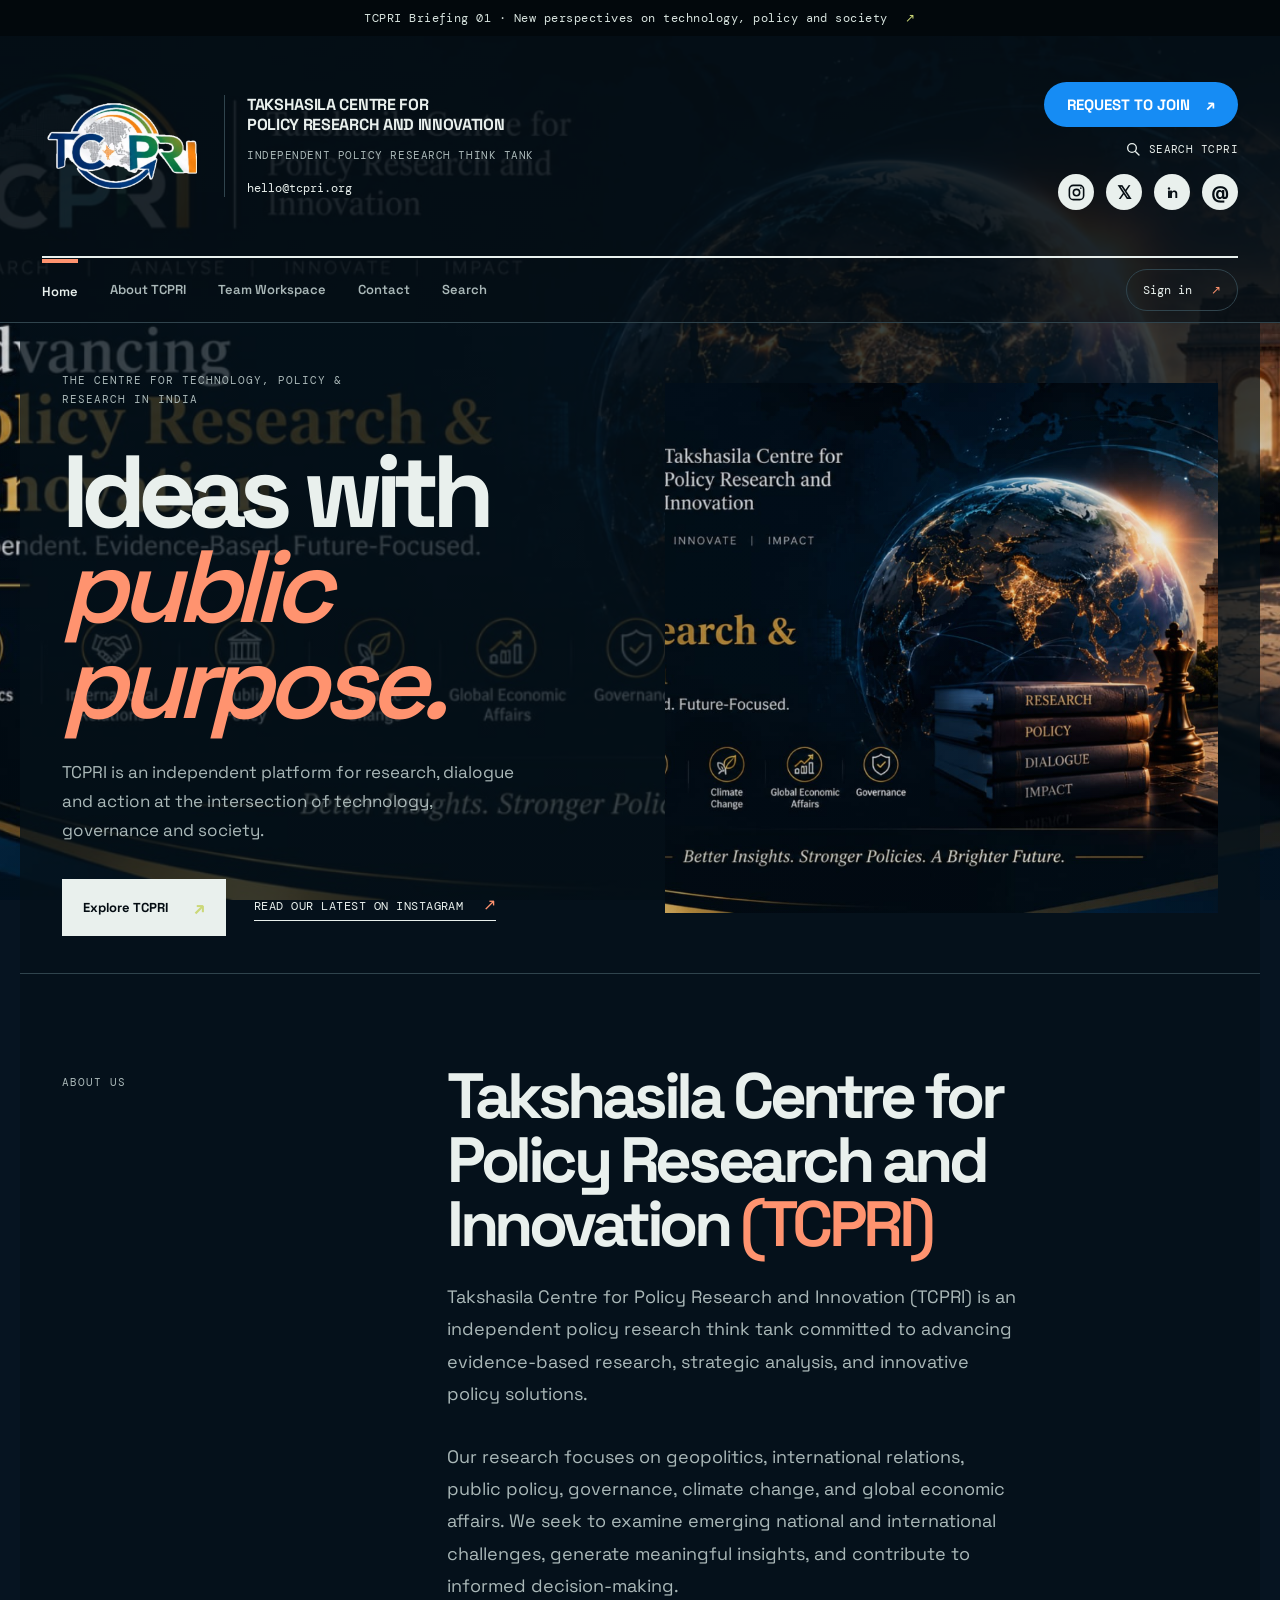
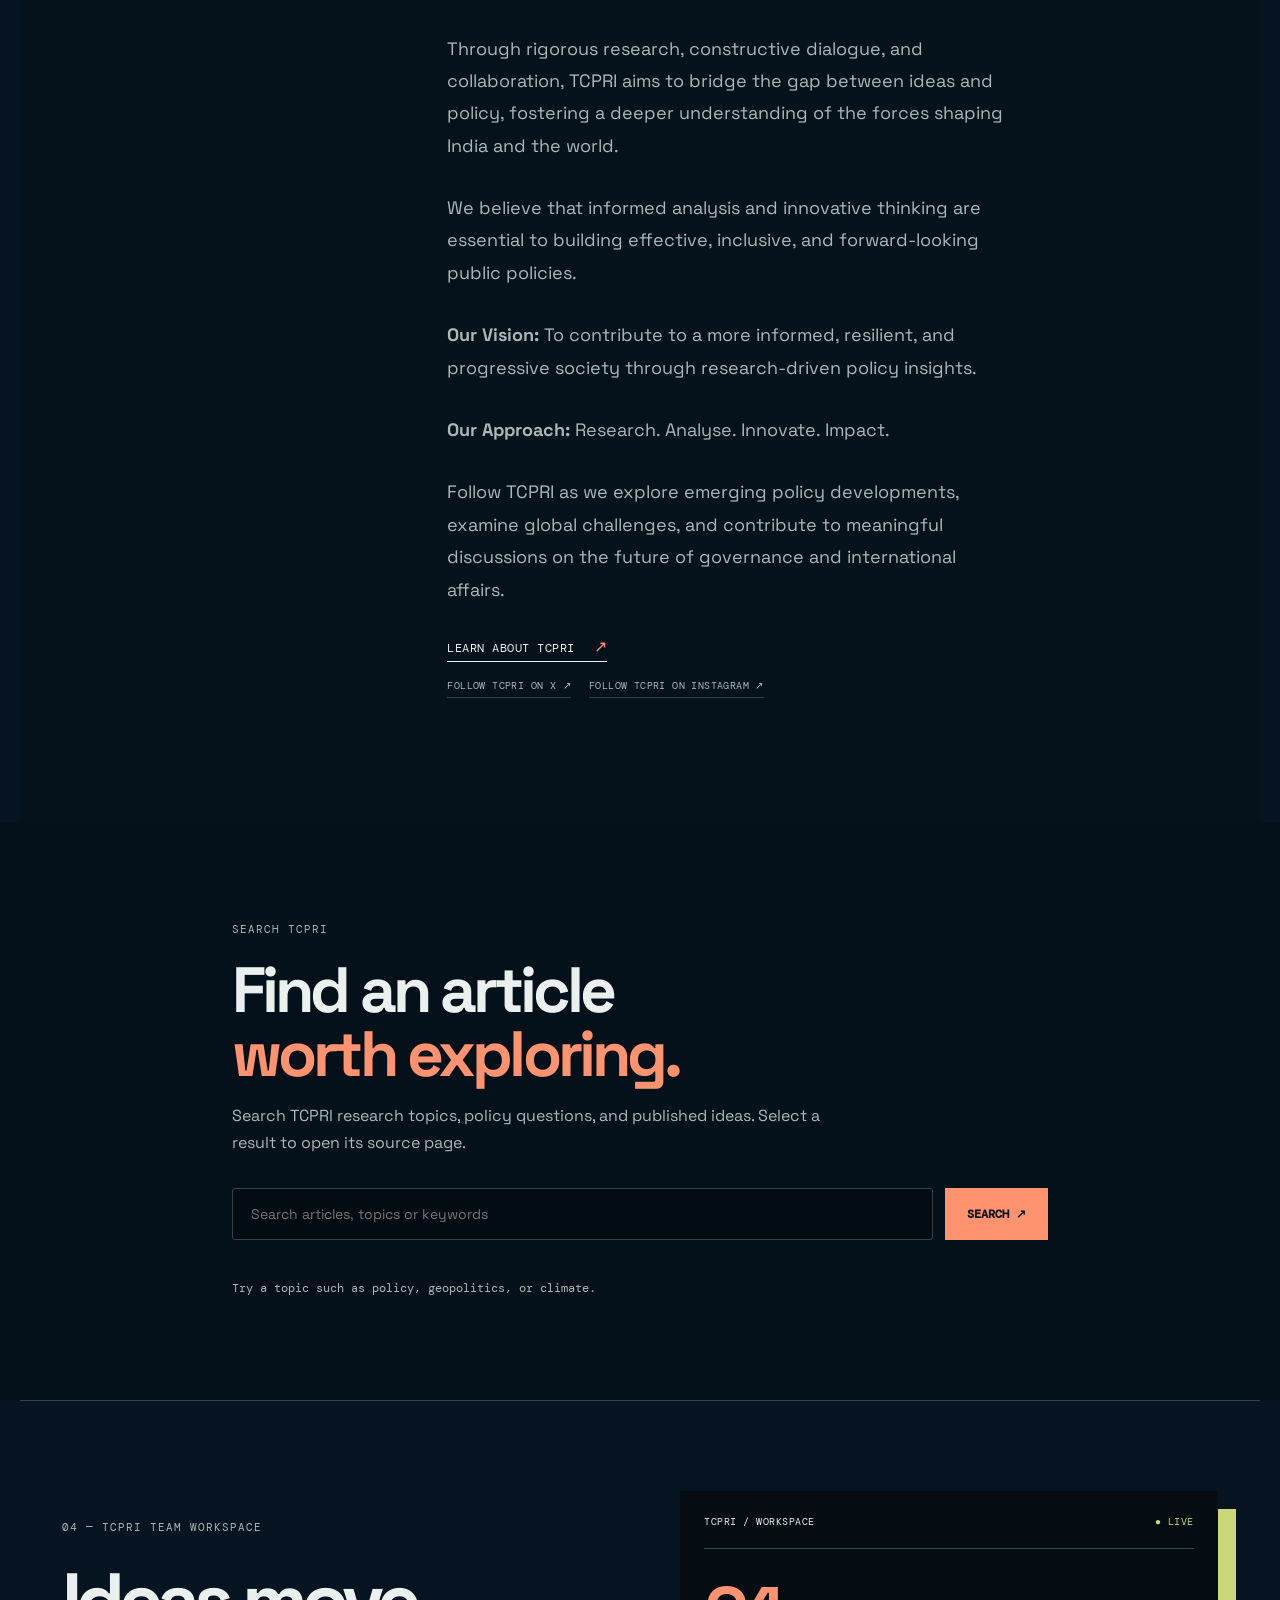
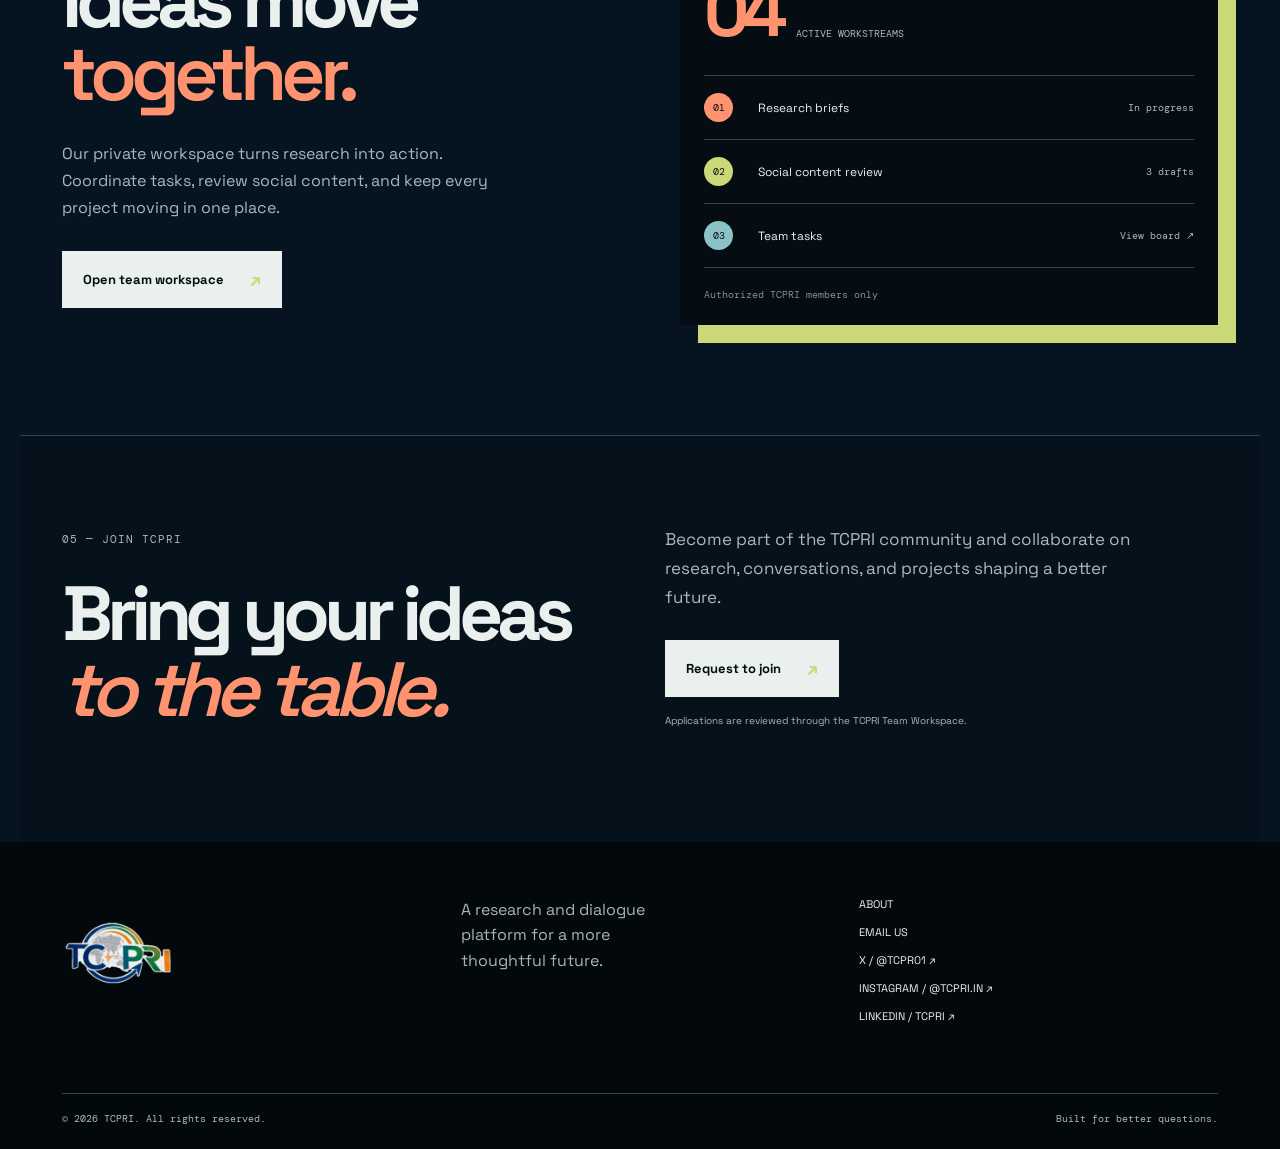
==== website/index.html @ 700fa2f1 "Build TCPRI public website and admin task controls Add the standalone TCPRI public website with bran" ====
<!doctype html>
<html lang="en">
<head>
  <meta charset="UTF-8" />
  <meta name="viewport" content="width=device-width, initial-scale=1.0" />
  <meta name="description" content="TCPRI — independent research, public affairs and technology perspectives from India." />
  <title>TCPRI — Ideas for a changing world</title>
  <link rel="preconnect" href="https://fonts.googleapis.com" />
  <link rel="preconnect" href="https://fonts.gstatic.com" crossorigin />
  <link href="https://fonts.googleapis.com/css2?family=DM+Mono:wght@400;500&family=Space+Grotesk:wght@400;500;600;700&display=swap" rel="stylesheet" />
  <link rel="stylesheet" href="styles.css" />
  <link rel="stylesheet" href="logo.css" />
  <link rel="stylesheet" href="workspace.css" />
  <link rel="stylesheet" href="join.css" />
  <link rel="stylesheet" href="instagram.css" />
  <link rel="stylesheet" href="hero-image.css" />
  <link rel="stylesheet" href="full-background.css" />
  <link rel="stylesheet" href="dark-theme.css" />
  <link rel="stylesheet" href="masthead.css" />
  <link rel="stylesheet" href="program-fix.css" />
  <link rel="stylesheet" href="social-icons.css" />
  <link rel="stylesheet" href="search.css" />
  <link rel="stylesheet" href="workspace-fix.css" />
  <link rel="stylesheet" href="footer-fix.css" />
</head>
<body>
  <div class="announcement">TCPRI Briefing 01 · New perspectives on technology, policy and society <span>↗</span></div>

  <header class="site-header reference-masthead">
    <div class="masthead-top"><div class="identity-block"><a class="brand" href="#top" aria-label="TCPRI home"><img src="tcpri-logo.png" alt="TCPRI logo" /></a><div class="identity-copy"><h2>TAKSHASILA CENTRE FOR<br />POLICY RESEARCH AND INNOVATION</h2><p>INDEPENDENT POLICY RESEARCH THINK TANK</p><a href="mailto:hello@tcpri.org">hello@tcpri.org</a></div></div><div class="masthead-actions"><div class="action-row"><a class="join-button" href="http://localhost:8080/register">REQUEST TO JOIN <span>↗</span></a><a class="write-link" href="mailto:hello@tcpri.org">WRITE FOR US</a></div><div class="social-icons"><a href="https://www.instagram.com/tcpri.in" target="_blank" rel="noopener noreferrer" aria-label="TCPRI Instagram">◎</a><a href="https://x.com/TCPR01" target="_blank" rel="noopener noreferrer" aria-label="TCPRI X">𝕏</a><a href="mailto:hello@tcpri.org" aria-label="Email TCPRI">@</a></div></div></div><div class="masthead-nav"><nav class="main-nav" aria-label="Main navigation"><a class="active" href="#top">Home</a><a href="#about">About TCPRI</a><a href="#workspace">Team Workspace</a><a href="#contact">Contact</a></nav><a class="portal-link" href="http://localhost:8080/login">Sign in <span>↗</span></a><button class="menu-button" aria-label="Open menu">☰</button></div>
  </header>

  <header class="site-header legacy-header">
    <a class="brand" href="#top" aria-label="TCPRI home">
      <img src="tcpri-logo.png" alt="TCPRI logo" />
    </a>
    <nav class="main-nav" aria-label="Main navigation">
      <a href="#about">About</a><a href="#insights">Insights</a><a href="#programs">Programs</a><a href="#workspace">Workspace</a><a href="#contact">Contact</a>
    </nav>
    <a class="portal-link" href="http://localhost:8080/login">Team portal <span>↗</span></a>
    <button class="menu-button" aria-label="Open menu">☰</button>
  </header>

  <main id="top">
    <section class="hero shell">
      <div class="hero-copy">
        <p class="eyebrow">The Centre for Technology, Policy &amp; Research in India</p>
        <h1>Ideas with<br /><em>public purpose.</em></h1>
        <p class="hero-text">TCPRI is an independent platform for research, dialogue and action at the intersection of technology, governance and society.</p>
        <div class="hero-actions"><a class="button button-dark" href="https://x.com/TCPR01" target="_blank" rel="noopener noreferrer">Explore TCPRI <span>↗</span></a><a class="text-link" href="#insights">Read our latest <span>→</span></a></div><div class="social-actions"><a href="https://x.com/TCPR01" target="_blank" rel="noopener noreferrer">X / @TCPR01 ↗</a><a href="https://www.instagram.com/tcpri.in" target="_blank" rel="noopener noreferrer">Instagram / @tcpri.in ↗</a></div>
      </div>
      <div class="hero-art" aria-label="Abstract TCPRI visual">
        <div class="orbit orbit-one"></div><div class="orbit orbit-two"></div><div class="orbit orbit-three"></div><div class="core">T<br />C<br />P<br />R<br />I</div>
        <span class="art-caption">01 / 05<br />THE FUTURE IS A SHARED PROJECT</span>
      </div>
    </section>

    <section class="statement shell" id="about">
      <p class="section-number">ABOUT US</p>
        <div><h2>Takshasila Centre for Policy Research and Innovation <span>(TCPRI)</span></h2><p>Takshasila Centre for Policy Research and Innovation (TCPRI) is an independent policy research think tank committed to advancing evidence-based research, strategic analysis, and innovative policy solutions.</p><p>Our research focuses on geopolitics, international relations, public policy, governance, climate change, and global economic affairs. We seek to examine emerging national and international challenges, generate meaningful insights, and contribute to informed decision-making.</p><p>Through rigorous research, constructive dialogue, and collaboration, TCPRI aims to bridge the gap between ideas and policy, fostering a deeper understanding of the forces shaping India and the world.</p><p>We believe that informed analysis and innovative thinking are essential to building effective, inclusive, and forward-looking public policies.</p><p><strong>Our Vision:</strong> To contribute to a more informed, resilient, and progressive society through research-driven policy insights.</p><p><strong>Our Approach:</strong> Research. Analyse. Innovate. Impact.</p><p>Follow TCPRI as we explore emerging policy developments, examine global challenges, and contribute to meaningful discussions on the future of governance and international affairs.</p><a class="text-link" href="https://www.instagram.com/tcpri.in" target="_blank" rel="noopener noreferrer">Learn about TCPRI <span>↗</span></a><div class="about-socials"><a href="https://x.com/TCPR01" target="_blank" rel="noopener noreferrer">Follow TCPRI on X ↗</a><a href="https://www.instagram.com/tcpri.in" target="_blank" rel="noopener noreferrer">Follow TCPRI on Instagram ↗</a></div></div>
    </section>

    <section class="workspace shell" id="workspace"><div class="workspace-intro"><p class="section-number">04 — TCPRI TEAM WORKSPACE</p><h2>Ideas move<br /><span>together.</span></h2><p>Our private workspace turns research into action. Coordinate tasks, review social content, and keep every project moving in one place.</p><a class="button button-dark" href="http://localhost:8080/login">Open team workspace <span>↗</span></a></div><div class="workspace-panel"><div class="panel-top"><span>TCPRI / WORKSPACE</span><span class="status-dot">● LIVE</span></div><div class="panel-stat"><strong>04</strong><span>ACTIVE WORKSTREAMS</span></div><div class="panel-list"><div><span class="list-icon coral">01</span><span>Research briefs</span><b>In progress</b></div><div><span class="list-icon lime">02</span><span>Social content review</span><b>3 drafts</b></div><div><span class="list-icon blue">03</span><span>Team tasks</span><b>View board ↗</b></div></div><div class="panel-footer">Authorized TCPRI members only</div></div></section>
    <section class="join-cta shell" id="contact"><div><p class="section-number">05 — JOIN TCPRI</p><h2>Bring your ideas<br /><em>to the table.</em></h2></div><div class="join-copy"><p>Become part of the TCPRI community and collaborate on research, conversations, and projects shaping a better future.</p><a class="button button-dark" href="http://localhost:8080/register">Request to join <span>↗</span></a><small>Applications are reviewed through the TCPRI Team Workspace.</small></div></section>
  </main>

  <footer class="site-footer"><div class="footer-top"><a class="brand brand-light" href="#top"><img src="tcpri-logo.png" alt="TCPRI logo" /></a><p>A research and dialogue platform for a more thoughtful future.</p><div class="footer-links"><a href="#about">About</a><a href="mailto:hello@tcpri.org">Email us</a><a href="https://x.com/TCPR01" target="_blank" rel="noopener noreferrer">X / @TCPR01 ↗</a><a href="https://www.instagram.com/tcpri.in" target="_blank" rel="noopener noreferrer">Instagram / @tcpri.in ↗</a></div></div><div class="footer-bottom"><span>© 2026 TCPRI. All rights reserved.</span><span>Built for better questions.</span></div></footer>
  <script src="script.js"></script>
</body>
</html>
---- website/styles.css ----
:root{--ink:#16231f;--muted:#66726b;--paper:#f4f2ec;--cream:#e9e4d8;--line:#cfd1c7;--coral:#ec785f;--lime:#cad86b;--dark:#172420;--serif:'Playfair Display',Georgia,serif;--sans:Manrope,Arial,sans-serif;--mono:'DM Mono',monospace}*{box-sizing:border-box}html{scroll-behavior:smooth}body{margin:0;background:var(--paper);color:var(--ink);font-family:var(--sans);font-size:16px}a{color:inherit;text-decoration:none}.shell{max-width:1240px;margin:auto;padding-left:42px;padding-right:42px}.announcement{background:var(--dark);color:#e6eadf;font:12px var(--mono);letter-spacing:.04em;padding:10px 42px;text-align:center}.announcement span{color:var(--lime);margin-left:10px}.site-header{height:88px;display:flex;align-items:center;padding:0 42px;border-bottom:1px solid var(--line);gap:38px}.brand{display:flex;align-items:center;gap:11px;font-weight:800;font-size:24px;letter-spacing:-.08em}.brand-mark{display:flex;align-items:flex-end;gap:3px;width:24px;height:24px}.brand-mark i{display:block;background:var(--coral);width:5px;border-radius:4px}.brand-mark i:first-child{height:13px}.brand-mark i:nth-child(2){height:20px;background:var(--lime)}.brand-mark i:last-child{height:9px;background:var(--ink)}.main-nav{display:flex;gap:30px;margin-left:auto;font:12px var(--mono);text-transform:uppercase;letter-spacing:.05em}.main-nav a:hover,.footer-links a:hover{color:var(--coral)}.portal-link{font:12px var(--mono);border:1px solid var(--ink);border-radius:40px;padding:12px 16px}.portal-link span{margin-left:12px;color:var(--coral)}.menu-button{display:none;border:0;background:transparent;font-size:23px}.hero{min-height:650px;display:grid;grid-template-columns:1fr 1fr;gap:50px;align-items:center}.eyebrow,.section-number{font:11px var(--mono);text-transform:uppercase;letter-spacing:.09em;color:var(--muted)}.eyebrow{max-width:330px;line-height:1.8}.hero h1{font-size:clamp(64px,8vw,118px);line-height:.93;letter-spacing:-.08em;margin:34px 0 28px;font-weight:800}.hero h1 em,.newsletter h2 em{font-family:var(--serif);font-weight:600;color:var(--coral);letter-spacing:-.07em}.hero-text{max-width:470px;color:var(--muted);line-height:1.7;font-size:17px}.hero-actions{display:flex;align-items:center;gap:28px;margin-top:35px}.button{display:inline-flex;gap:26px;align-items:center;padding:17px 21px;font-size:13px;font-weight:700}.button-dark{background:var(--ink);color:var(--paper)}.button-dark span{color:var(--lime);font-size:18px}.text-link,.arrow-link{font:12px var(--mono);text-transform:uppercase;letter-spacing:.04em;border-bottom:1px solid var(--ink);padding-bottom:5px}.text-link span,.arrow-link span{color:var(--coral);margin-left:12px;font-size:16px}.hero-art{position:relative;background:var(--cream);height:530px;overflow:hidden}.orbit{border:1px solid rgba(22,35,31,.55);border-radius:50%;position:absolute;left:50%;top:50%;transform:translate(-50%,-50%) rotate(-35deg)}.orbit-one{width:560px;height:220px}.orbit-two{width:490px;height:360px;transform:translate(-50%,-50%) rotate(52deg)}.orbit-three{width:300px;height:520px;transform:translate(-50%,-50%) rotate(22deg)}.core{position:absolute;left:50%;top:50%;transform:translate(-50%,-50%);font:700 27px/1.05 var(--mono);color:var(--coral);text-align:center;letter-spacing:.2em}.art-caption{position:absolute;left:24px;bottom:22px;font:10px/1.6 var(--mono);letter-spacing:.06em}.statement{display:grid;grid-template-columns:1fr 2fr;border-top:1px solid var(--line);padding-top:90px;padding-bottom:125px}.statement h2,.section-heading h2{font-size:clamp(40px,5vw,72px);letter-spacing:-.07em;line-height:1;margin:0 0 25px}.statement h2 span,.section-heading h2 span{font-family:var(--serif);font-weight:600;color:var(--coral)}.statement div{max-width:700px}.statement div p:not(.section-number){color:var(--muted);max-width:570px;line-height:1.8;font-size:18px;margin-bottom:30px}.insights{background:var(--cream);max-width:none;padding-top:85px;padding-bottom:100px}.insights>*{max-width:1156px;margin-left:auto;margin-right:auto}.section-heading{display:flex;justify-content:space-between;align-items:end;gap:30px;margin-bottom:55px}.section-heading h2{font-size:clamp(40px,5vw,66px);margin-top:25px}.feature-grid{display:grid;grid-template-columns:1.1fr .9fr;gap:70px}.visual{height:370px;position:relative;overflow:hidden}.visual-coral{background:var(--coral)}.visual-label{position:absolute;top:20px;left:20px;font:10px var(--mono);text-transform:uppercase}.visual-shape{position:absolute;width:440px;height:300px;border:1px solid var(--ink);border-radius:50%;left:20%;top:25%;transform:rotate(-28deg)}.visual-shape:after{content:'';position:absolute;inset:40px -30px;border:1px solid var(--ink);border-radius:50%;transform:rotate(55deg)}.card-meta{display:flex;justify-content:space-between;border-bottom:1px solid var(--line);padding:17px 0 12px;font:10px var(--mono);text-transform:uppercase;letter-spacing:.04em;color:var(--muted)}.feature-card h3{font-size:30px;line-height:1.1;letter-spacing:-.05em;margin:22px 0 12px;max-width:600px}.feature-card p{color:var(--muted);line-height:1.6;max-width:570px}.arrow-link{display:inline-block;margin-top:13px}.side-stories{display:flex;flex-direction:column}.story{display:grid;grid-template-columns:60px 1fr;gap:22px;padding:22px 0;border-top:1px solid var(--line)}.story:first-child{padding-top:0;border-top:0}.story-number{font:16px var(--mono);color:var(--coral)}.story h3{font-size:23px;line-height:1.18;letter-spacing:-.04em;margin:17px 0 14px}.programs{padding-top:115px;padding-bottom:120px}.heading-note{max-width:280px;color:var(--muted);line-height:1.7}.program-grid{display:grid;grid-template-columns:repeat(3,1fr);gap:14px}.program{min-height:310px;background:var(--lime);padding:24px;display:flex;flex-direction:column;transition:transform .25s}.program:hover{transform:translateY(-7px)}.program span{font:11px var(--mono)}.program h3{font-size:33px;letter-spacing:-.06em;line-height:1;margin:auto 0 12px}.program p{font-size:13px;line-height:1.6;max-width:240px;margin:0}.program b{align-self:flex-end;font-size:25px;font-weight:400}.program-dark{background:var(--dark);color:var(--paper)}.program-accent{background:var(--coral)}.newsletter{border-top:1px solid var(--line);padding-top:85px;padding-bottom:115px;display:grid;grid-template-columns:1fr 1fr;gap:50px}.newsletter h2{font-size:clamp(48px,6vw,78px);line-height:.98;letter-spacing:-.08em;margin:30px 0 0}.signup-form{align-self:end;max-width:480px}.signup-form label{font-size:16px;line-height:1.6;display:block;margin-bottom:25px}.input-row{display:flex;border-bottom:1px solid var(--ink)}.input-row input{flex:1;border:0;background:transparent;font:14px var(--mono);padding:14px 0;outline:0}.input-row button{border:0;background:transparent;font:11px var(--mono);text-transform:uppercase;cursor:pointer}.input-row button span{color:var(--coral);font-size:17px;margin-left:10px}.signup-form small{display:block;color:var(--muted);font-size:10px;margin-top:14px}.site-footer{background:var(--dark);color:var(--paper);padding:55px 42px 24px}.footer-top{max-width:1156px;margin:auto;display:grid;grid-template-columns:1fr 1fr 1fr;gap:40px;align-items:start}.brand-light .brand-mark i:last-child{background:var(--paper)}.footer-top p{color:#aab6ad;line-height:1.6;max-width:230px;margin:0}.footer-links{display:flex;flex-direction:column;gap:14px;font:11px var(--mono);text-transform:uppercase}.footer-bottom{max-width:1156px;border-top:1px solid #3b4841;margin:70px auto 0;padding-top:18px;display:flex;justify-content:space-between;color:#849189;font:10px var(--mono)}@media(max-width:760px){.shell{padding-left:22px;padding-right:22px}.announcement{padding:9px 18px;font-size:9px}.site-header{height:70px;padding:0 22px}.main-nav,.portal-link{display:none}.menu-button{display:block;margin-left:auto}.hero{display:flex;flex-direction:column;padding-top:65px;min-height:0;align-items:stretch}.hero h1{font-size:68px}.hero-art{height:360px;margin-top:25px}.statement,.newsletter{display:block;padding-top:65px;padding-bottom:75px}.statement .section-number{margin-bottom:50px}.section-heading{display:block;margin-bottom:35px}.section-heading .text-link{display:inline-block}.feature-grid{display:block}.visual{height:280px}.side-stories{margin-top:55px}.programs{padding-top:75px;padding-bottom:80px}.program-grid{grid-template-columns:1fr}.program{min-height:220px}.footer-top{grid-template-columns:1fr 1fr}.footer-top p{grid-column:1/-1;grid-row:2}.footer-links{grid-column:2;grid-row:1/3}.footer-bottom{display:block;line-height:2}.footer-bottom span{display:block}}
---- website/logo.css ----
.brand img{display:block;width:112px;height:auto;object-fit:contain}
.brand-light img{opacity:.95}
@media(max-width:760px){.brand img{width:96px}}
---- website/workspace.css ----
.workspace{border-top:1px solid var(--line);padding-top:90px;padding-bottom:110px;display:grid;grid-template-columns:1fr 1fr;gap:80px;align-items:center}.workspace-intro h2{font-size:clamp(48px,6vw,78px);line-height:.95;letter-spacing:-.08em;margin:30px 0}.workspace-intro h2 span{font-family:var(--serif);font-weight:600;color:var(--coral)}.workspace-intro>p:not(.section-number){max-width:440px;color:var(--muted);line-height:1.7;margin-bottom:30px}.workspace-panel{background:var(--dark);color:var(--paper);padding:24px;box-shadow:18px 18px 0 var(--lime)}.panel-top{display:flex;justify-content:space-between;border-bottom:1px solid #3b4841;padding-bottom:20px;font:10px var(--mono);letter-spacing:.05em}.status-dot{color:var(--lime)}.panel-stat{display:flex;align-items:end;gap:15px;padding:28px 0}.panel-stat strong{font:700 70px/1 var(--sans);letter-spacing:-.09em;color:var(--coral)}.panel-stat span{font:10px var(--mono);color:#aab6ad;padding-bottom:7px}.panel-list{border-top:1px solid #3b4841}.panel-list>div{display:grid;grid-template-columns:42px 1fr auto;gap:12px;align-items:center;padding:17px 0;border-bottom:1px solid #3b4841;font-size:12px}.list-icon{display:grid;place-items:center;width:29px;height:29px;border-radius:50%;font:10px var(--mono);color:var(--dark)}.list-icon.coral{background:var(--coral)}.list-icon.lime{background:var(--lime)}.list-icon.blue{background:#8ac2c7}.panel-list b{font:10px var(--mono);font-weight:400;color:#aab6ad}.panel-footer{padding-top:20px;color:#849189;font:10px var(--mono)}
.social-actions,.about-socials{display:flex;flex-wrap:wrap;gap:18px;margin-top:22px}.social-actions a,.about-socials a{font:10px var(--mono);text-transform:uppercase;letter-spacing:.04em;color:var(--muted);border-bottom:1px solid var(--line);padding-bottom:5px}.social-actions a:hover,.about-socials a:hover{color:var(--coral);border-color:var(--coral)}
@media(max-width:760px){.workspace{display:block;padding-top:65px;padding-bottom:85px}.workspace-panel{margin:55px 10px 18px 0}.panel-list>div{grid-template-columns:35px 1fr;gap:9px}.panel-list b{grid-column:2}}
---- website/join.css ----
.join-cta{border-top:1px solid var(--line);padding-top:85px;padding-bottom:115px;display:grid;grid-template-columns:1fr 1fr;gap:50px}.join-cta h2{font-size:clamp(48px,6vw,78px);line-height:.98;letter-spacing:-.08em;margin:30px 0 0}.join-cta h2 em{font-family:var(--serif);font-weight:600;color:var(--coral)}.join-copy{align-self:end;max-width:470px}.join-copy p{font-size:17px;line-height:1.7;color:var(--muted);margin:0 0 28px}.join-copy small{display:block;color:var(--muted);font-size:10px;margin-top:17px}@media(max-width:760px){.join-cta{display:block;padding-top:65px;padding-bottom:75px}.join-copy{margin-top:45px}}
---- website/instagram.css ----
.instagram-strip{margin-top:55px;padding:25px 0;border-top:1px solid var(--line);border-bottom:1px solid var(--line);display:grid;grid-template-columns:58px 1fr auto;gap:22px;align-items:center}.instagram-mark{width:42px;height:42px;border:1px solid var(--ink);border-radius:13px;display:grid;place-items:center;font-size:30px;line-height:1}.instagram-strip h3{font-size:25px;letter-spacing:-.05em;margin:9px 0}.instagram-strip p:not(.section-number){color:var(--muted);font-size:13px;line-height:1.5;margin:0}.instagram-strip .text-link{white-space:nowrap}@media(max-width:760px){.instagram-strip{grid-template-columns:45px 1fr;margin-top:40px;gap:15px}.instagram-strip .text-link{grid-column:2}}
---- website/hero-image.css ----
.hero-art{background-image:linear-gradient(90deg,rgba(5,18,29,.2),rgba(5,18,29,.05)),url('tcpri-hero-background.jpe');background-size:cover;background-position:65% center}.hero-art .orbit,.hero-art .core,.hero-art .art-caption{display:none}
@media(max-width:760px){.hero-art{background-position:62% center}}
---- website/full-background.css ----
body{background-color:#061421;background-image:linear-gradient(rgba(4,16,28,.18),rgba(4,16,28,.18)),url('tcpri-hero-background.jpe');background-size:cover;background-position:center top;background-attachment:fixed}.site-header{background:rgba(244,242,236,.76)}.hero,.statement,.programs,.join-cta{background:rgba(244,242,236,.62)}.insights{background:rgba(233,228,216,.68)}.newsletter{background:rgba(244,242,236,.62)}
@media(max-width:760px){body{background-attachment:scroll;background-position:center top}.site-header{background:rgba(244,242,236,.88)}.hero,.statement,.programs,.join-cta,.insights,.newsletter{background:rgba(244,242,236,.82)}}
---- website/dark-theme.css ----
:root{--ink:#e9f0ed;--muted:#aab8b8;--paper:#08131b;--cream:#10232d;--line:#30444d;--coral:#ff936f;--lime:#cbd878;--dark:#050d13;--serif:'Space Grotesk',Arial,sans-serif;--sans:'Space Grotesk',Arial,sans-serif}body{color:var(--ink);font-family:var(--sans)}h1,h2,h3,h4,p,a,button,input{font-family:var(--sans)}.announcement{background:#02080c;color:#d8e4df}.site-header{background:rgba(5,14,21,.88);border-color:var(--line)}.main-nav,.portal-link,.menu-button{color:var(--ink)}.portal-link{border-color:var(--line)}.hero,.statement,.programs,.join-cta,.newsletter{background:rgba(5,17,25,.74)}.insights{background:rgba(10,28,38,.78)}.hero-text,.statement div p:not(.section-number),.feature-card p,.heading-note,.workspace-intro>p:not(.section-number),.join-copy p{color:var(--muted)}.card-meta{border-color:var(--line);color:var(--muted)}.story,.panel-list,.panel-top{border-color:var(--line)}.button-dark{background:var(--ink);color:var(--dark)}.text-link,.arrow-link{border-color:var(--ink)}.social-actions a,.about-socials a{color:var(--muted);border-color:var(--line)}.site-footer{background:#02080c}.visual-coral{background:#bd594c}.program-dark{background:#061017}.program-accent{background:#b95a4c}.instagram-mark{border-color:var(--ink)}.input-row{border-color:var(--ink)}.input-row input{color:var(--ink)}.join-copy small,.signup-form small{color:var(--muted)}
---- website/masthead.css ----
.legacy-header{display:none!important}.reference-masthead{display:block;height:auto;padding:0 42px}.masthead-top{max-width:1240px;margin:auto;min-height:220px;display:flex;align-items:center;justify-content:space-between;gap:35px}.identity-block{display:flex;align-items:center;gap:22px}.identity-block .brand img{width:160px}.identity-copy{border-left:1px solid var(--line);padding-left:22px}.identity-copy h2{font-size:16px;line-height:1.25;letter-spacing:-.02em;margin:0 0 13px}.identity-copy p{font:11px var(--mono);letter-spacing:.05em;color:var(--muted);margin:0 0 14px}.identity-copy a{font:12px var(--mono);color:var(--ink)}.masthead-actions{align-self:center}.action-row{display:flex;align-items:center;justify-content:flex-end;gap:22px}.join-button{background:#168cf4;color:white;border-radius:30px;padding:13px 23px;font-size:15px;font-weight:700}.join-button span{margin-left:12px}.write-link{font-size:12px;font-weight:700}.social-icons{display:flex;justify-content:flex-end;gap:12px;margin-top:17px}.social-icons a{display:grid;place-items:center;width:36px;height:36px;border-radius:50%;background:var(--ink);color:var(--dark);font-weight:700;font-size:18px}.masthead-nav{max-width:1240px;margin:auto;min-height:66px;border-top:2px solid var(--ink);display:flex;align-items:center;gap:30px}.masthead-nav .main-nav{margin:0;flex:1;display:flex;gap:32px;font:13px var(--sans);font-weight:600;text-transform:none;letter-spacing:0}.masthead-nav .main-nav a{padding:20px 0;color:var(--muted)}.masthead-nav .main-nav a.active,.masthead-nav .main-nav a:hover{color:var(--ink);border-top:4px solid var(--coral);margin-top:-2px}.masthead-nav .portal-link{font:12px var(--mono);white-space:nowrap}.masthead-nav .menu-button{display:none}
@media(max-width:760px){.reference-masthead{padding:0 22px}.masthead-top{min-height:145px;display:block;padding:24px 0}.identity-block{gap:13px;align-items:flex-start}.identity-block .brand img{width:90px}.identity-copy{padding-left:13px}.identity-copy h2{font-size:10px}.identity-copy p,.identity-copy a{font-size:8px}.masthead-actions{display:flex;align-items:center;justify-content:space-between;margin-top:20px}.action-row{justify-content:flex-start;gap:12px}.join-button{padding:10px 14px;font-size:10px}.write-link{font-size:9px}.social-icons{margin:0;gap:7px}.social-icons a{width:28px;height:28px;font-size:14px}.masthead-nav{min-height:52px;position:relative}.masthead-nav .main-nav{display:none}.masthead-nav .main-nav.is-open{display:flex;position:absolute;z-index:5;top:51px;left:0;right:0;background:var(--paper);border-bottom:1px solid var(--line);padding:15px 20px;flex-direction:column;gap:0}.masthead-nav .main-nav.is-open a{padding:12px 0;border-top:0;margin:0}.masthead-nav .portal-link{display:block;margin-left:auto;font-size:10px}.masthead-nav .menu-button{display:block;color:var(--ink);margin-left:10px}}
---- website/program-fix.css ----
.program-dark {
  color: #e9f0ed;
}

.program-dark h3,
.program-dark p,
.program-dark span,
.program-dark b {
  color: #e9f0ed;
}
---- website/social-icons.css ----
.social-icons svg {
  width: 19px;
  height: 19px;
  display: block;
}

.social-icons a[aria-label="TCPRI LinkedIn"] {
  font-size: 15px;
  font-weight: 800;
  letter-spacing: -0.08em;
}
---- website/search.css ----
.article-search{padding:88px 0 92px;background:rgba(5,17,25,.82)}.article-search-inner{max-width:900px;margin:0 auto}.article-search h2{margin:22px 0 12px;font-size:clamp(38px,5vw,64px);line-height:1;letter-spacing:-.06em}.article-search h2 span{color:var(--coral)}.article-search-intro{max-width:620px;color:var(--muted);line-height:1.7}.article-search-form{display:flex;gap:12px;margin-top:32px}.article-search-form input{flex:1;min-width:0;border:1px solid var(--line);border-radius:3px;background:rgba(2,8,12,.55);color:var(--ink);padding:16px 18px;font:14px var(--sans);outline:0}.article-search-form input:focus{border-color:var(--coral)}.article-search-form button{border:0;background:var(--coral);color:#08131b;padding:0 22px;font:700 12px var(--mono);text-transform:uppercase;cursor:pointer}.search-results{display:grid;gap:12px;margin-top:28px}.search-result{display:flex;justify-content:space-between;gap:24px;padding:20px 0;border-top:1px solid var(--line)}.search-result h3{margin:0 0 7px;font-size:20px}.search-result p{margin:0;color:var(--muted);font-size:13px}.search-result a{align-self:center;white-space:nowrap}.search-empty{color:var(--muted);font:12px var(--mono)}@media(max-width:760px){.article-search{padding:65px 0 70px}.article-search-form{display:grid}.article-search-form button{min-height:48px}.search-result{display:block}.search-result a{display:inline-block;margin-top:16px}}
.masthead-actions .search-masthead-link{display:flex;align-items:center;justify-content:flex-end;gap:8px;margin-top:14px;color:var(--ink);font:11px var(--mono);text-transform:uppercase;letter-spacing:.04em}.search-masthead-link svg{width:16px;height:16px}.search-masthead-link:hover{color:var(--coral)}
---- website/workspace-fix.css ----
.workspace-panel,
.workspace-panel .panel-top,
.workspace-panel .panel-list,
.workspace-panel .panel-list > div {
  color: #e9f0ed;
}

.workspace-panel .panel-stat span,
.workspace-panel .panel-list b {
  color: #aab8b8;
}
---- website/footer-fix.css ----
.site-footer{color:#e9f0ed}.site-footer .footer-links a{color:#e9f0ed}.site-footer .footer-bottom{color:#aab8b8}
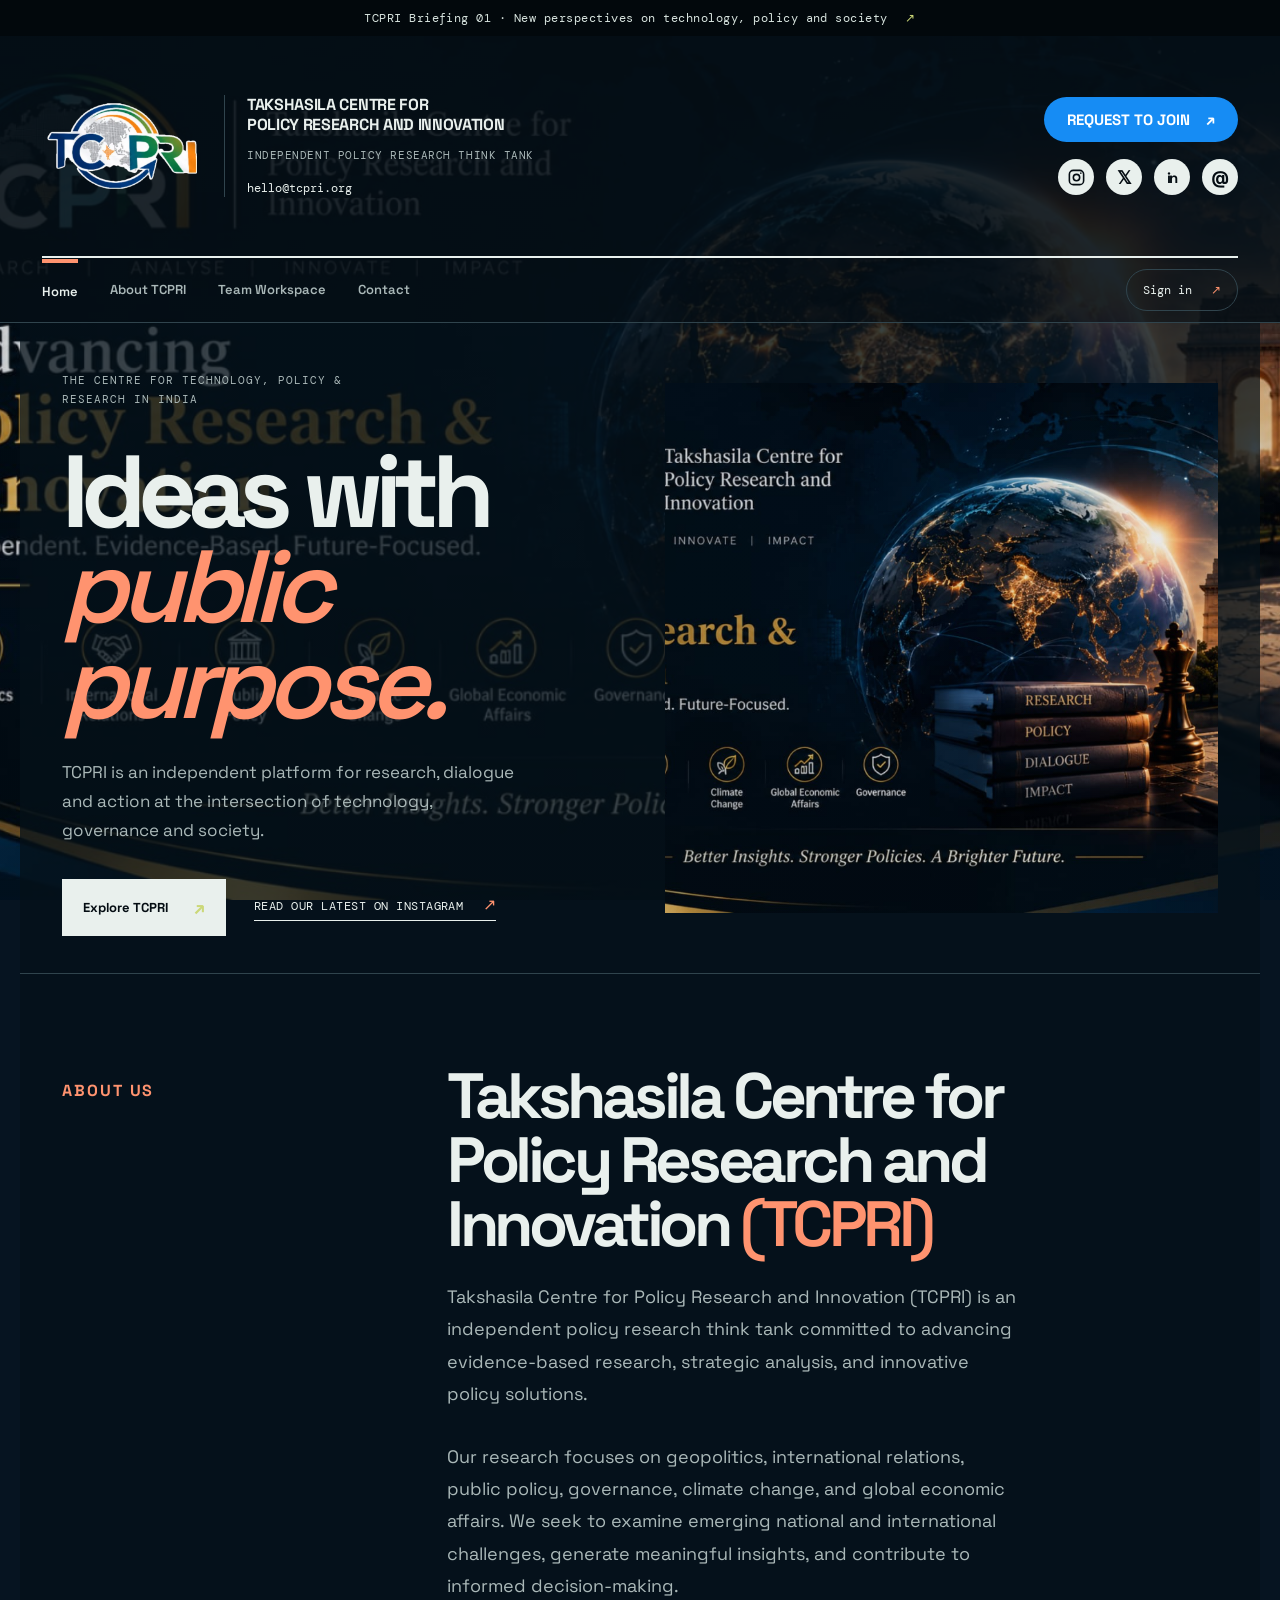
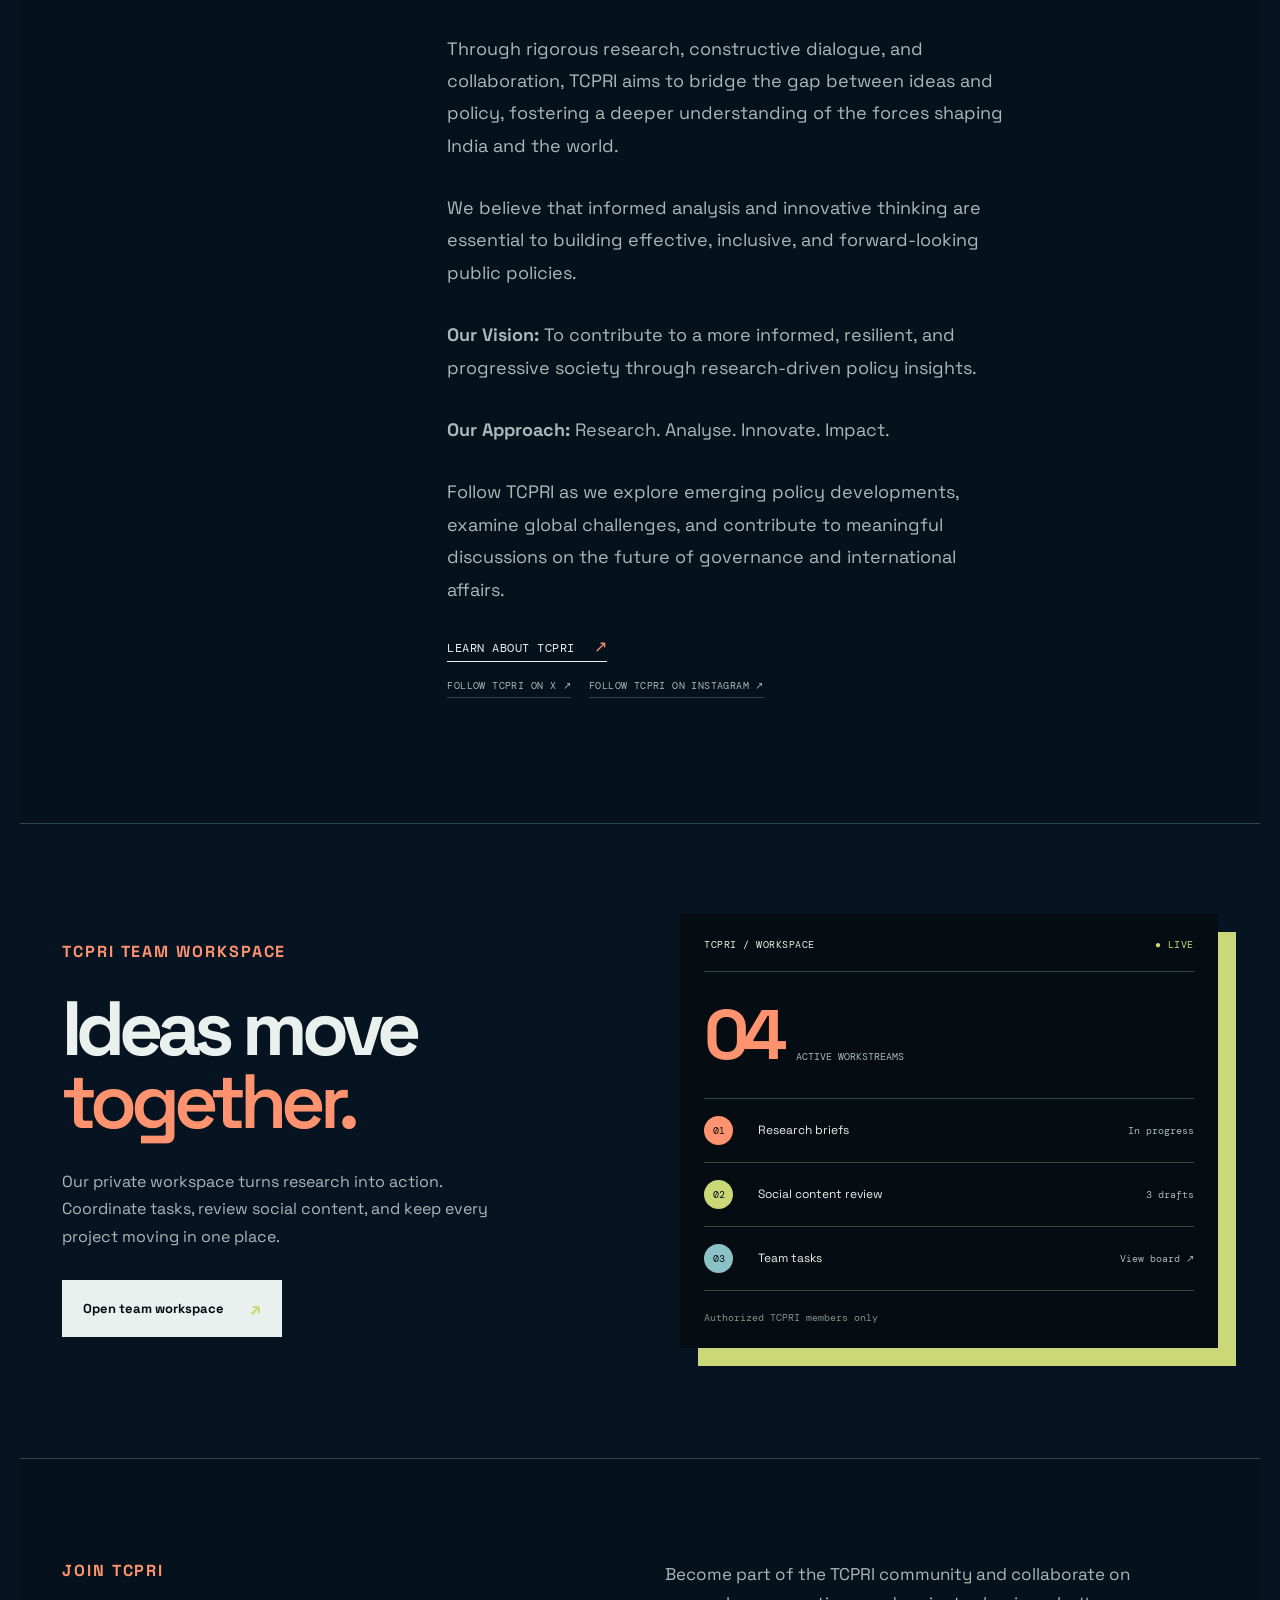
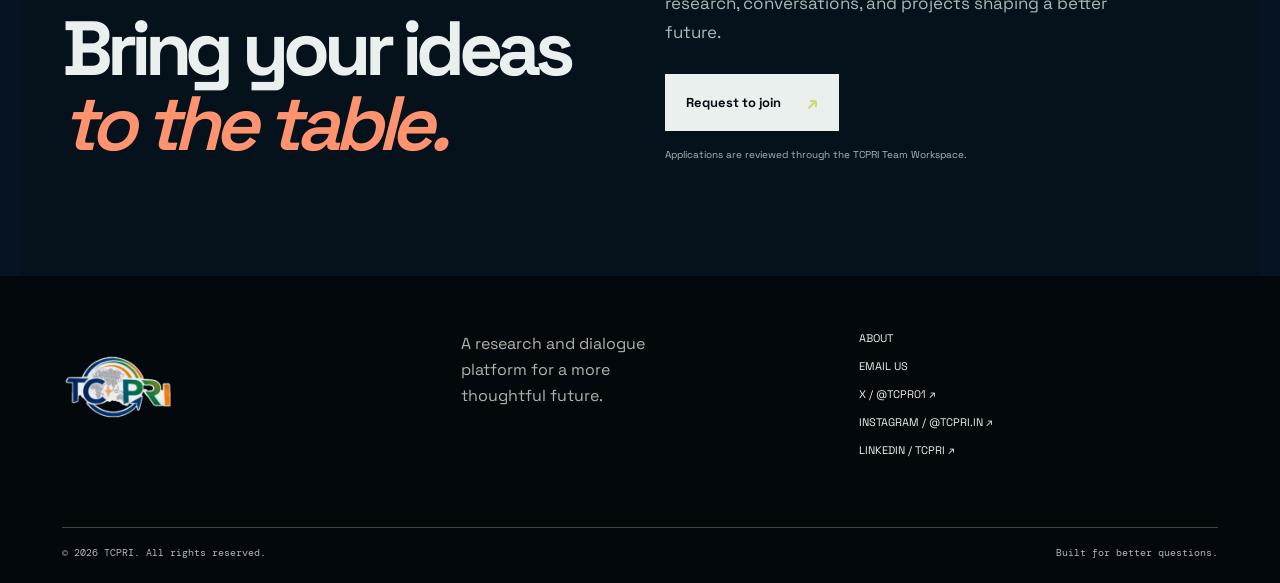
==== commit 2415c288: "Improve section labels" ====
--- a/website/index.html
+++ b/website/index.html
@@ -21,6 +21,7 @@
   <link rel="stylesheet" href="social-icons.css" />
   <link rel="stylesheet" href="search.css" />
   <link rel="stylesheet" href="workspace-fix.css" />
+  <link rel="stylesheet" href="section-labels.css" />
   <link rel="stylesheet" href="footer-fix.css" />
 </head>
 <body>
--- a/website/section-labels.css
+++ b/website/section-labels.css
@@ -0,0 +1,7 @@
+.section-number {
+  font-family: 'Space Grotesk', Arial, sans-serif;
+  font-size: 16px;
+  font-weight: 800;
+  letter-spacing: .12em;
+  color: var(--coral);
+}
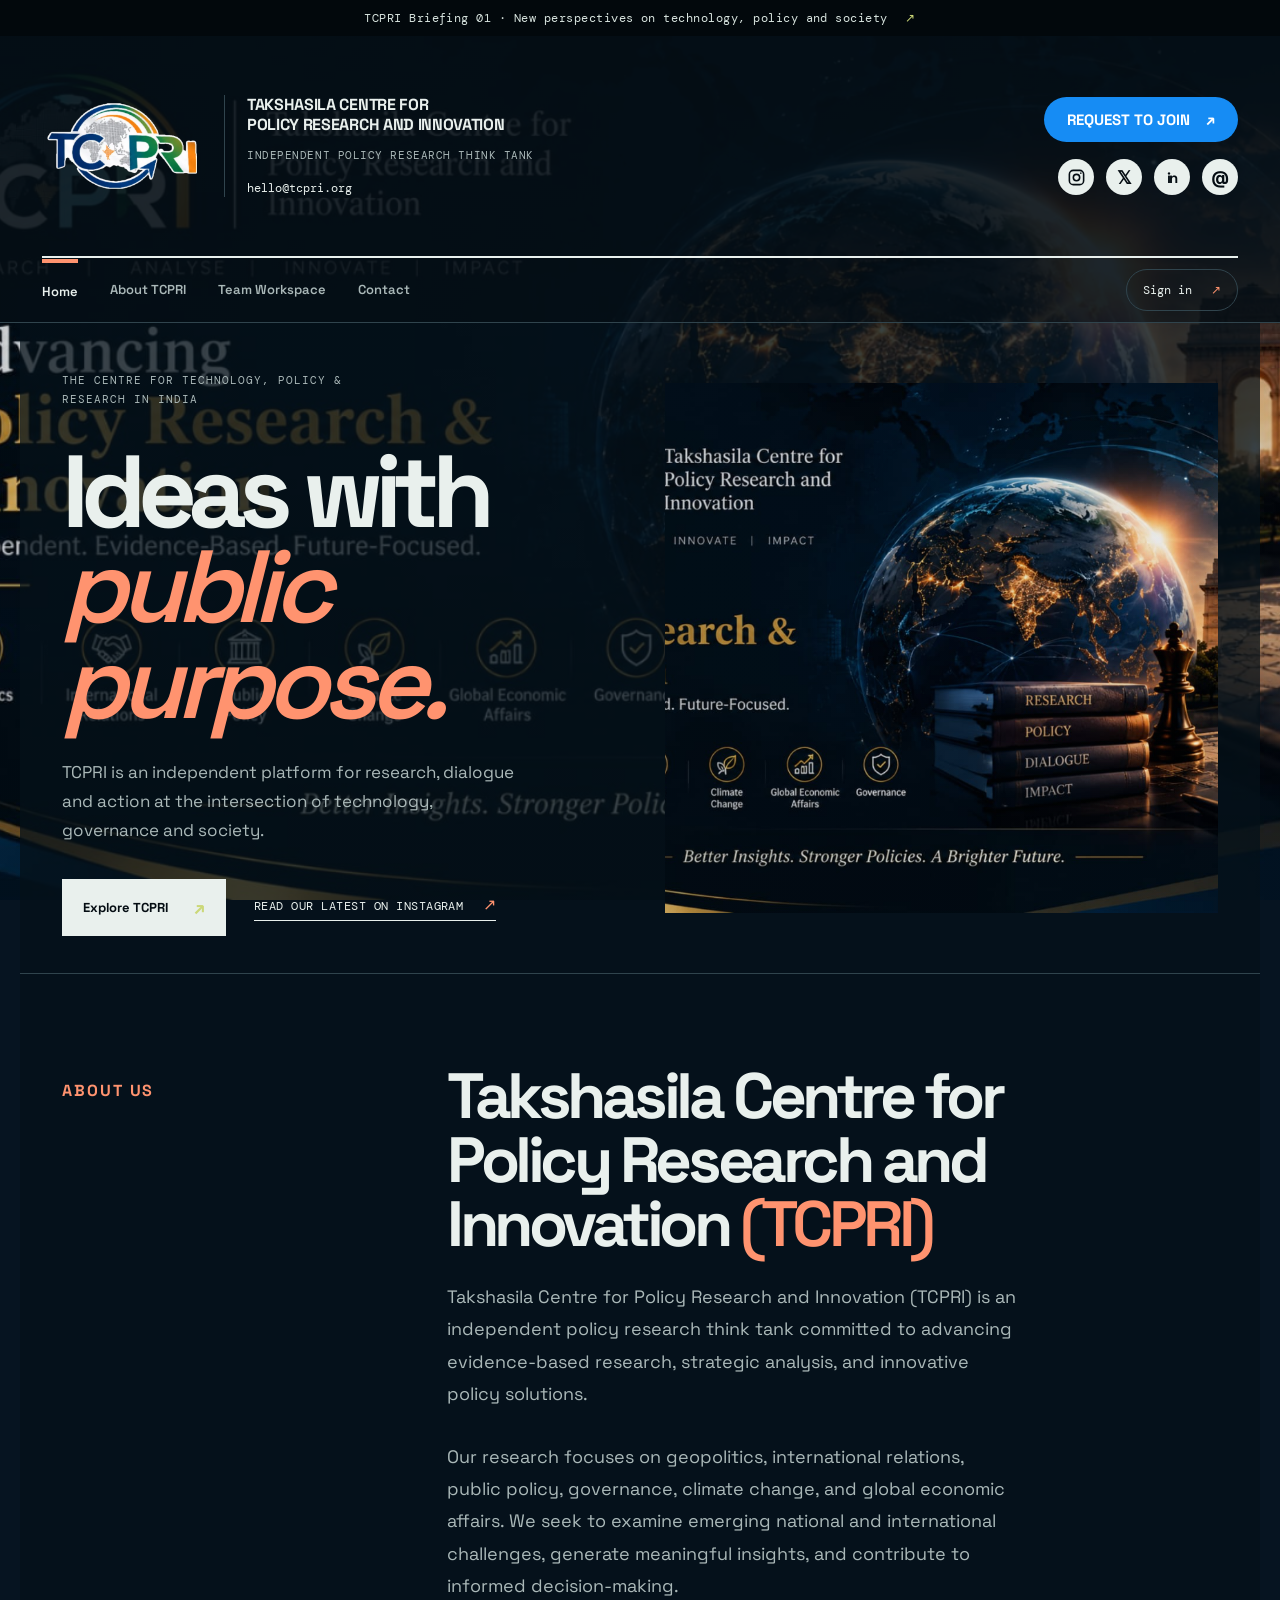
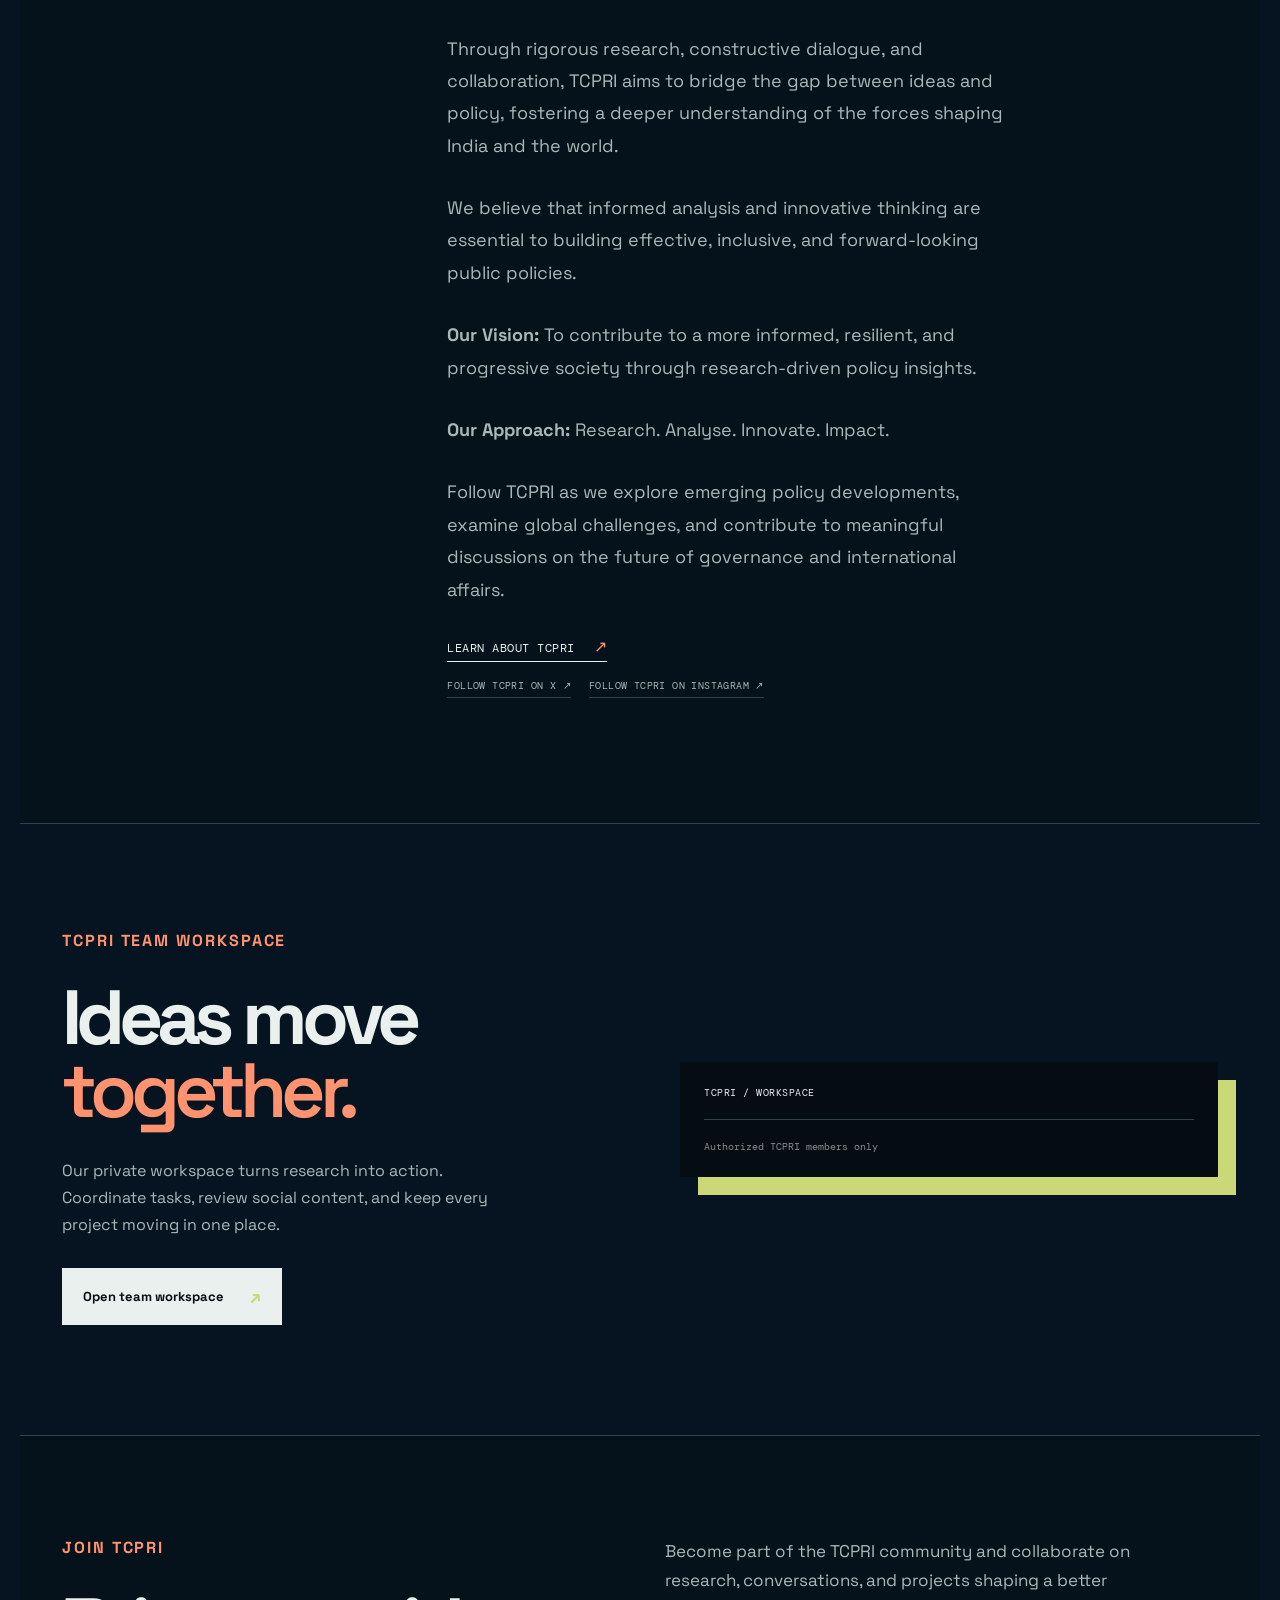
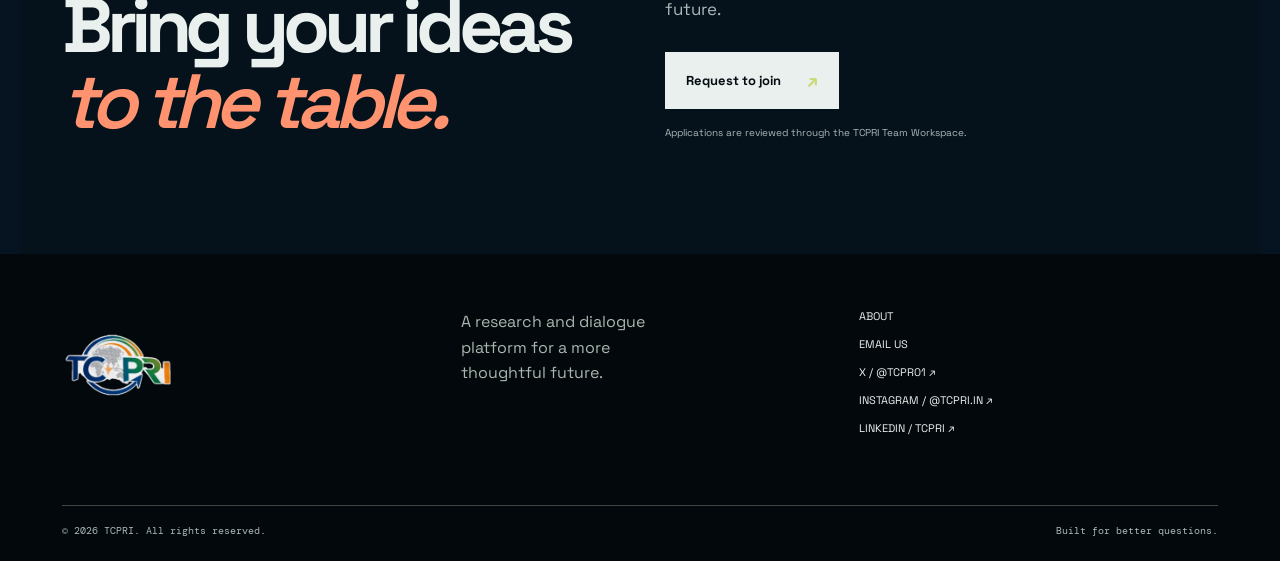
==== commit a836fd5d: "Remove workspace activity list" ====
--- a/website/index.html
+++ b/website/index.html
@@ -61,7 +61,7 @@
         <div><h2>Takshasila Centre for Policy Research and Innovation <span>(TCPRI)</span></h2><p>Takshasila Centre for Policy Research and Innovation (TCPRI) is an independent policy research think tank committed to advancing evidence-based research, strategic analysis, and innovative policy solutions.</p><p>Our research focuses on geopolitics, international relations, public policy, governance, climate change, and global economic affairs. We seek to examine emerging national and international challenges, generate meaningful insights, and contribute to informed decision-making.</p><p>Through rigorous research, constructive dialogue, and collaboration, TCPRI aims to bridge the gap between ideas and policy, fostering a deeper understanding of the forces shaping India and the world.</p><p>We believe that informed analysis and innovative thinking are essential to building effective, inclusive, and forward-looking public policies.</p><p><strong>Our Vision:</strong> To contribute to a more informed, resilient, and progressive society through research-driven policy insights.</p><p><strong>Our Approach:</strong> Research. Analyse. Innovate. Impact.</p><p>Follow TCPRI as we explore emerging policy developments, examine global challenges, and contribute to meaningful discussions on the future of governance and international affairs.</p><a class="text-link" href="https://www.instagram.com/tcpri.in" target="_blank" rel="noopener noreferrer">Learn about TCPRI <span>↗</span></a><div class="about-socials"><a href="https://x.com/TCPR01" target="_blank" rel="noopener noreferrer">Follow TCPRI on X ↗</a><a href="https://www.instagram.com/tcpri.in" target="_blank" rel="noopener noreferrer">Follow TCPRI on Instagram ↗</a></div></div>
     </section>
 
-    <section class="workspace shell" id="workspace"><div class="workspace-intro"><p class="section-number">04 — TCPRI TEAM WORKSPACE</p><h2>Ideas move<br /><span>together.</span></h2><p>Our private workspace turns research into action. Coordinate tasks, review social content, and keep every project moving in one place.</p><a class="button button-dark" href="http://localhost:8080/login">Open team workspace <span>↗</span></a></div><div class="workspace-panel"><div class="panel-top"><span>TCPRI / WORKSPACE</span><span class="status-dot">● LIVE</span></div><div class="panel-stat"><strong>04</strong><span>ACTIVE WORKSTREAMS</span></div><div class="panel-list"><div><span class="list-icon coral">01</span><span>Research briefs</span><b>In progress</b></div><div><span class="list-icon lime">02</span><span>Social content review</span><b>3 drafts</b></div><div><span class="list-icon blue">03</span><span>Team tasks</span><b>View board ↗</b></div></div><div class="panel-footer">Authorized TCPRI members only</div></div></section>
+    <section class="workspace shell" id="workspace"><div class="workspace-intro"><p class="section-number">04 — TCPRI TEAM WORKSPACE</p><h2>Ideas move<br /><span>together.</span></h2><p>Our private workspace turns research into action. Coordinate tasks, review social content, and keep every project moving in one place.</p><a class="button button-dark" href="http://localhost:8080/login">Open team workspace <span>↗</span></a></div><div class="workspace-panel"><div class="panel-top"><span>TCPRI / WORKSPACE</span></div><div class="panel-footer">Authorized TCPRI members only</div></div></section>
     <section class="join-cta shell" id="contact"><div><p class="section-number">05 — JOIN TCPRI</p><h2>Bring your ideas<br /><em>to the table.</em></h2></div><div class="join-copy"><p>Become part of the TCPRI community and collaborate on research, conversations, and projects shaping a better future.</p><a class="button button-dark" href="http://localhost:8080/register">Request to join <span>↗</span></a><small>Applications are reviewed through the TCPRI Team Workspace.</small></div></section>
   </main>
 
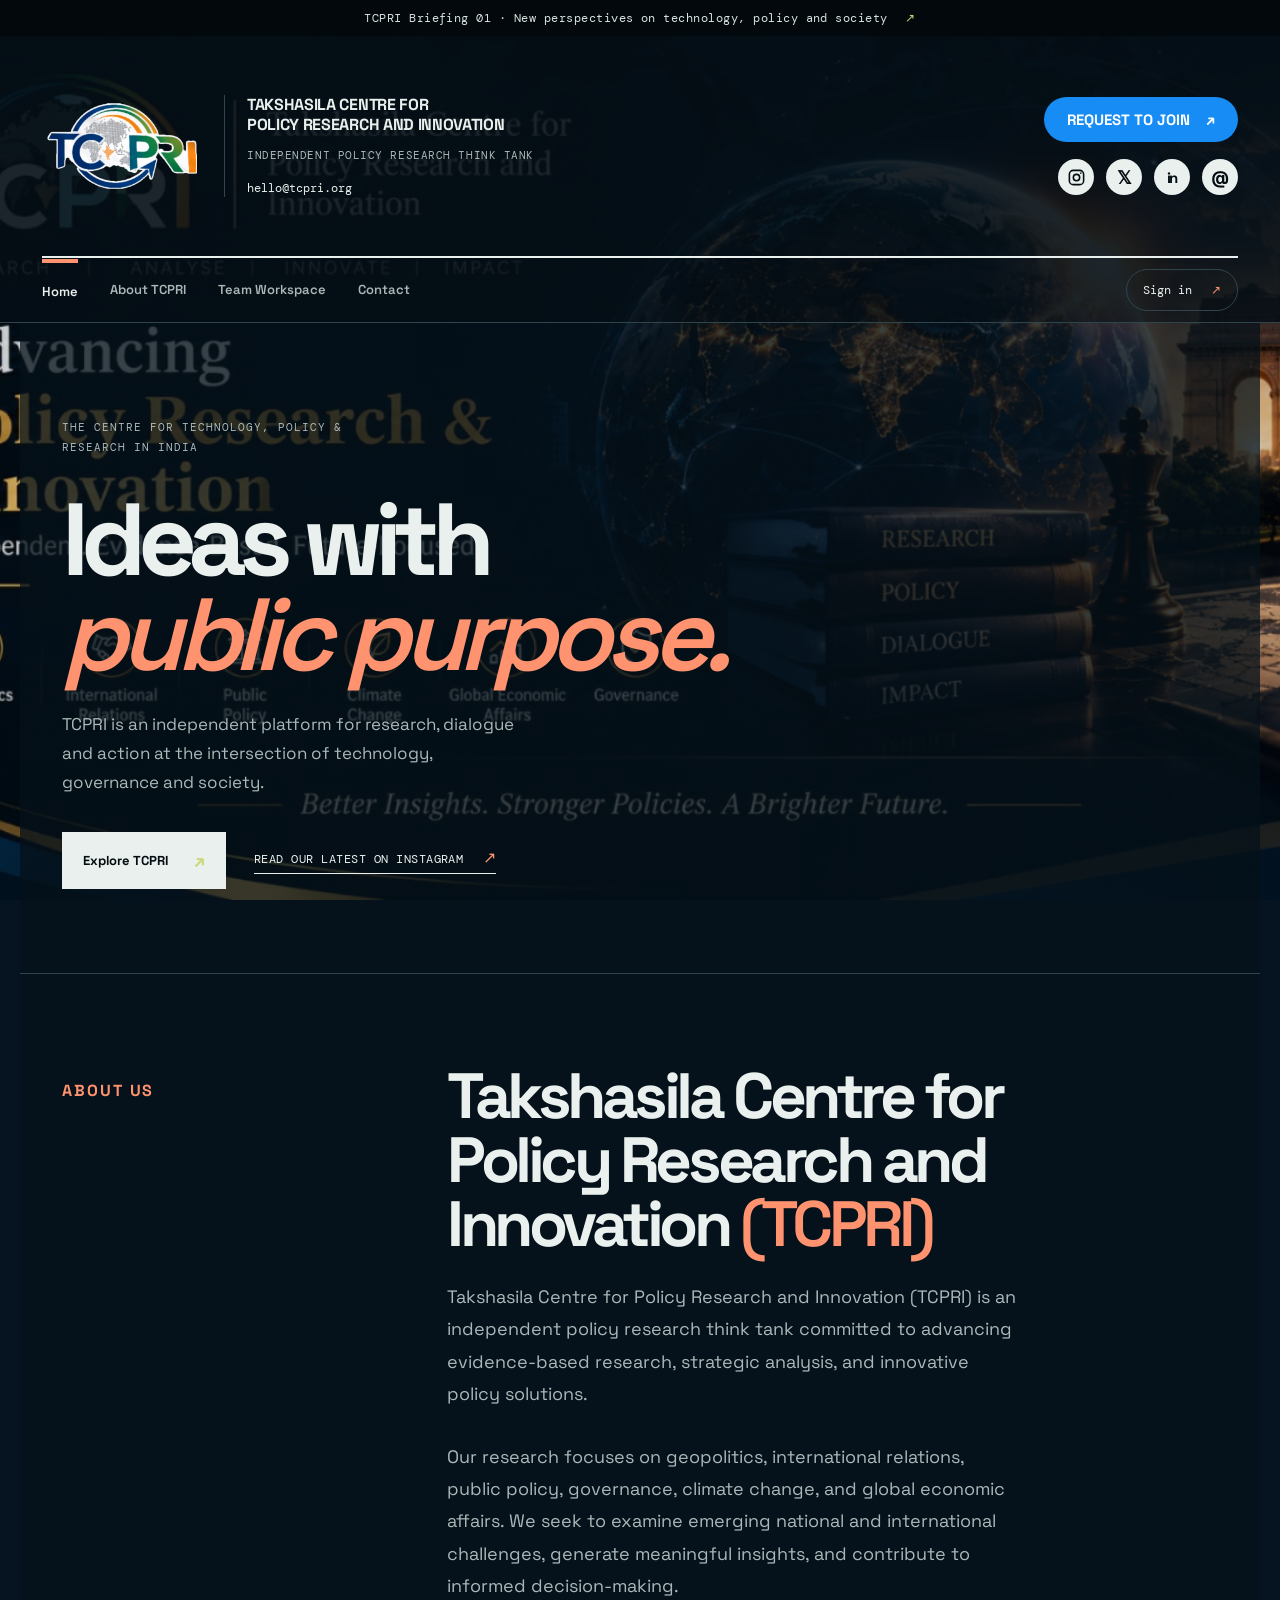
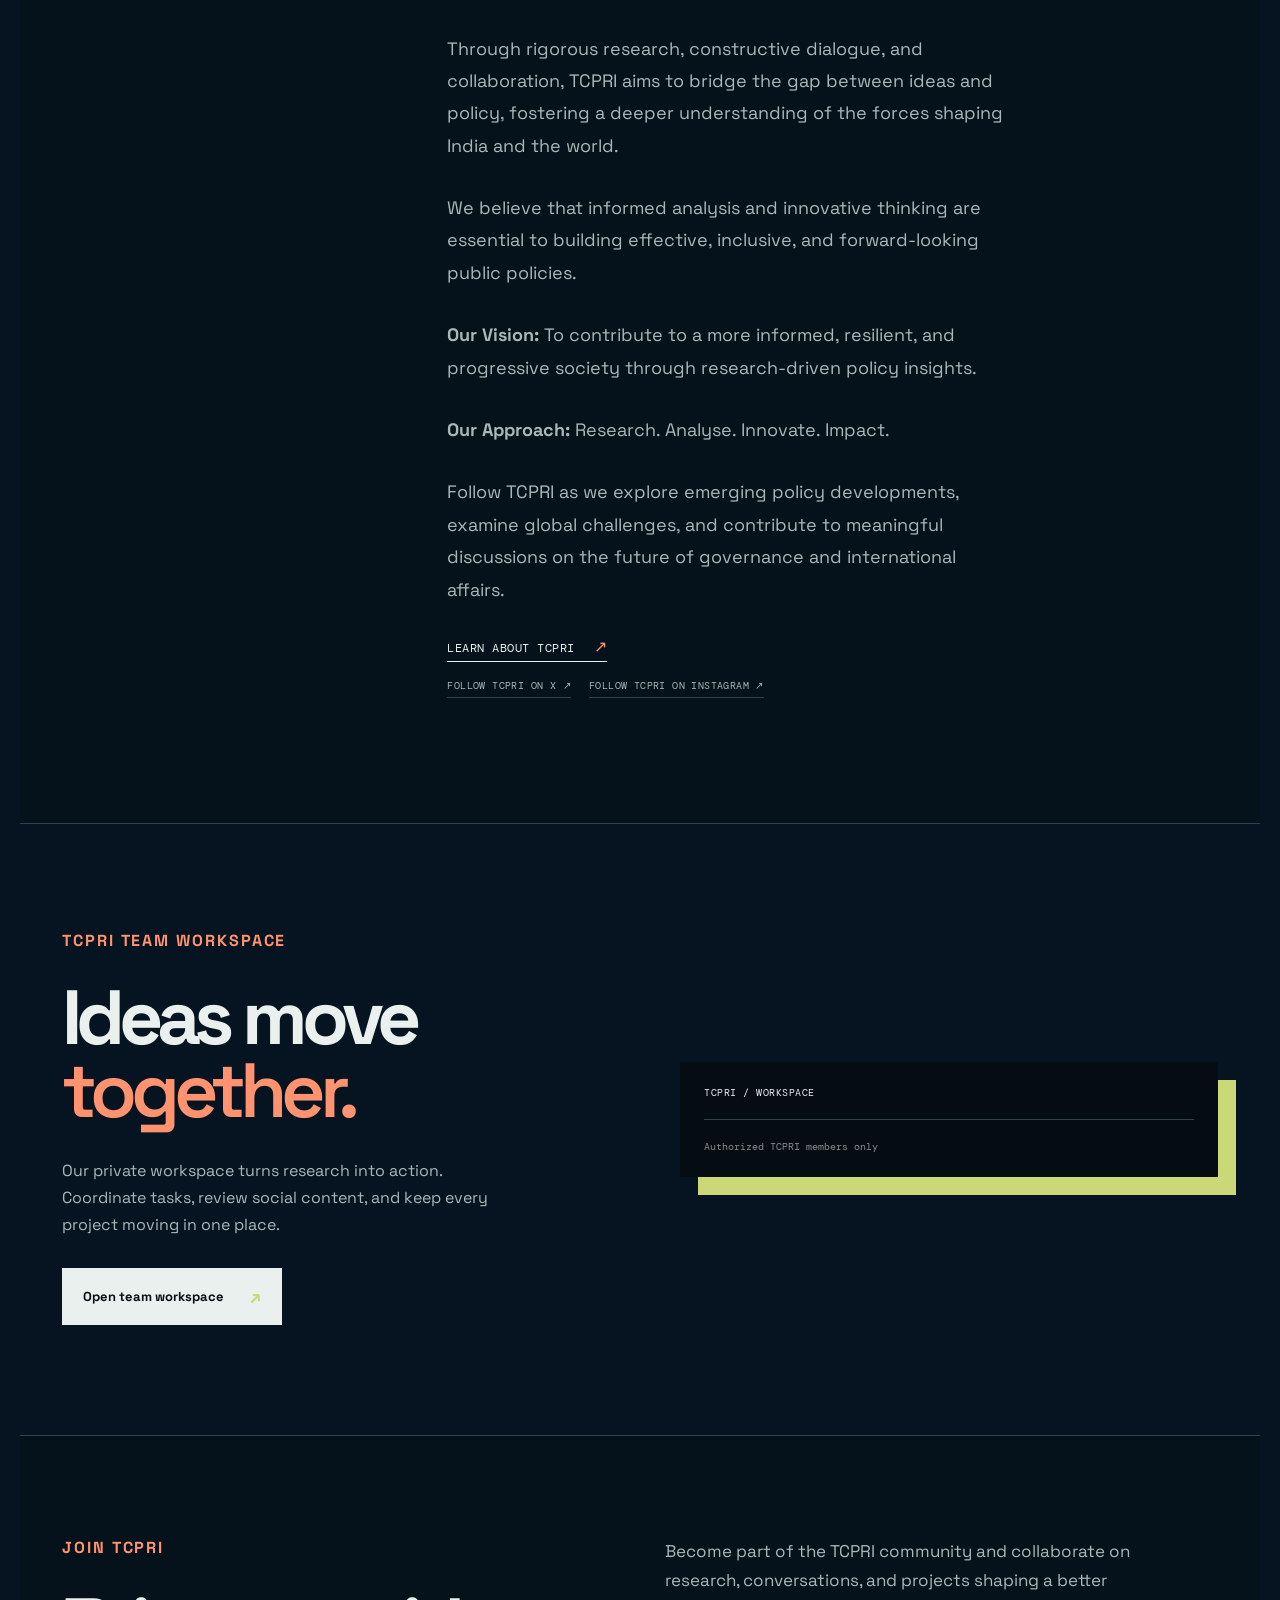
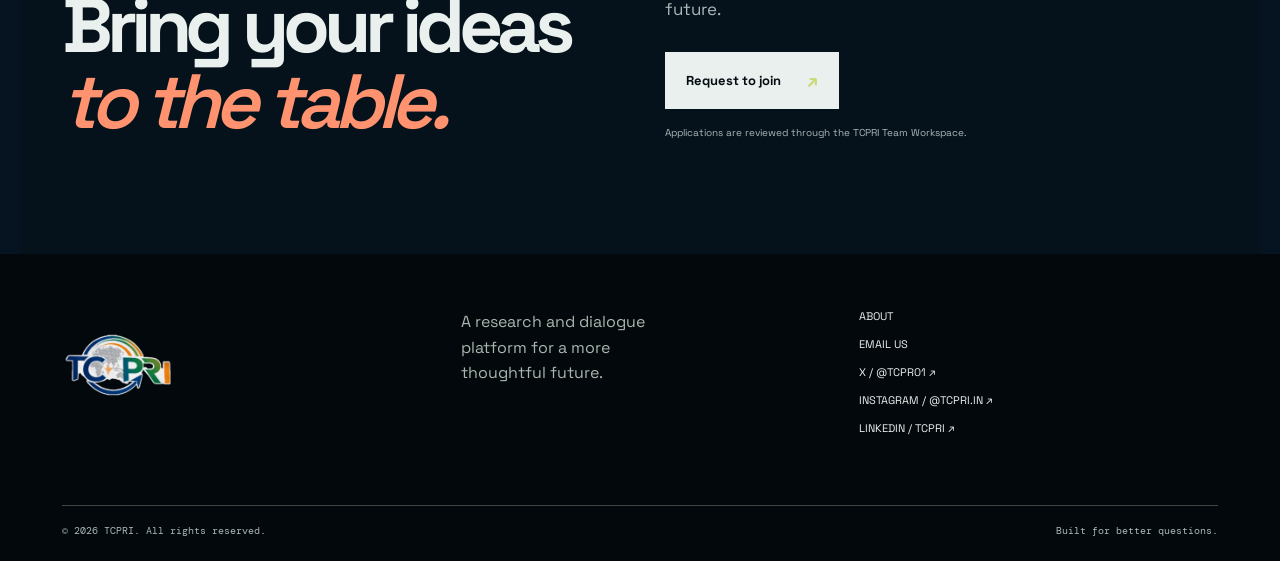
==== commit 0f1ab6ec: "Remove hero picture" ====
--- a/website/index.html
+++ b/website/index.html
@@ -50,10 +50,6 @@
         <p class="hero-text">TCPRI is an independent platform for research, dialogue and action at the intersection of technology, governance and society.</p>
         <div class="hero-actions"><a class="button button-dark" href="https://x.com/TCPR01" target="_blank" rel="noopener noreferrer">Explore TCPRI <span>↗</span></a><a class="text-link" href="#insights">Read our latest <span>→</span></a></div><div class="social-actions"><a href="https://x.com/TCPR01" target="_blank" rel="noopener noreferrer">X / @TCPR01 ↗</a><a href="https://www.instagram.com/tcpri.in" target="_blank" rel="noopener noreferrer">Instagram / @tcpri.in ↗</a></div>
       </div>
-      <div class="hero-art" aria-label="Abstract TCPRI visual">
-        <div class="orbit orbit-one"></div><div class="orbit orbit-two"></div><div class="orbit orbit-three"></div><div class="core">T<br />C<br />P<br />R<br />I</div>
-        <span class="art-caption">01 / 05<br />THE FUTURE IS A SHARED PROJECT</span>
-      </div>
     </section>
 
     <section class="statement shell" id="about">
--- a/website/hero-image.css
+++ b/website/hero-image.css
@@ -1,2 +1,3 @@
 .hero-art{background-image:linear-gradient(90deg,rgba(5,18,29,.2),rgba(5,18,29,.05)),url('tcpri-hero-background.jpe');background-size:cover;background-position:65% center}.hero-art .orbit,.hero-art .core,.hero-art .art-caption{display:none}
+.hero{grid-template-columns:1fr}.hero-copy{max-width:760px}
 @media(max-width:760px){.hero-art{background-position:62% center}}
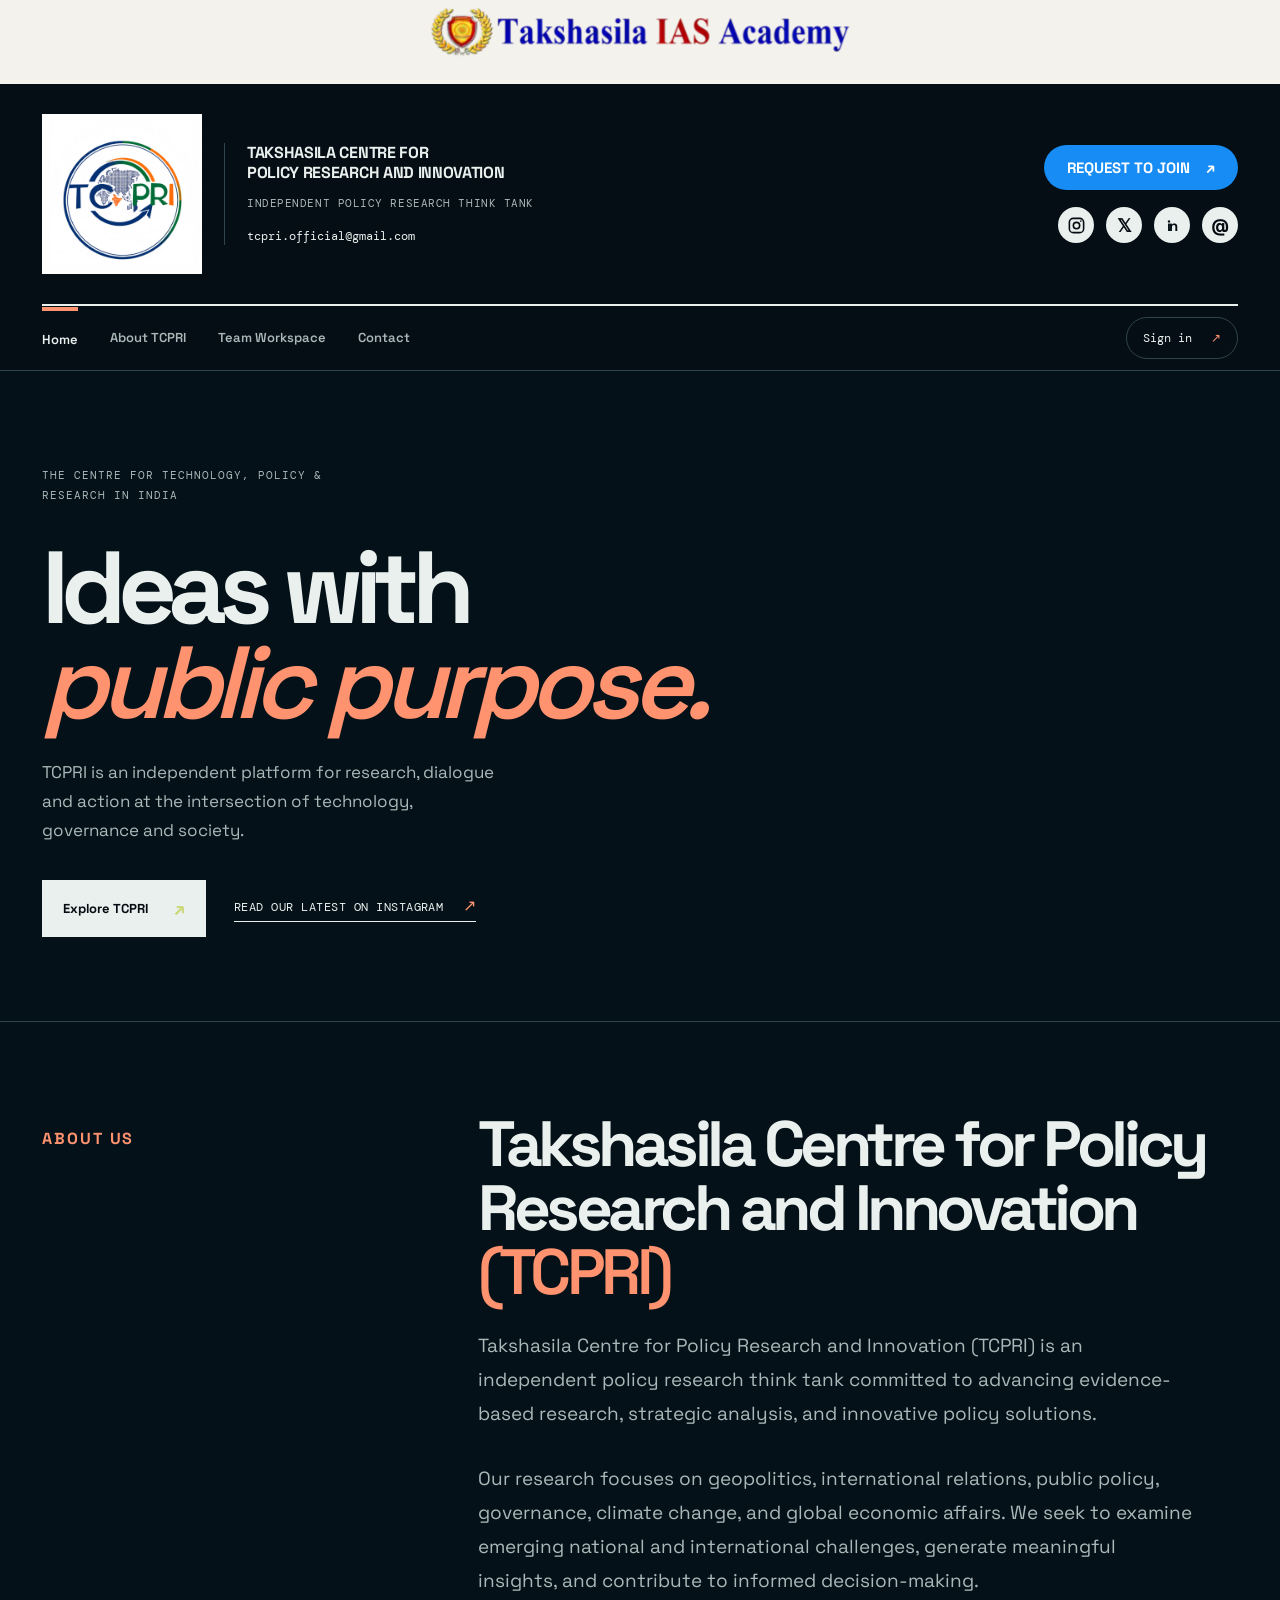
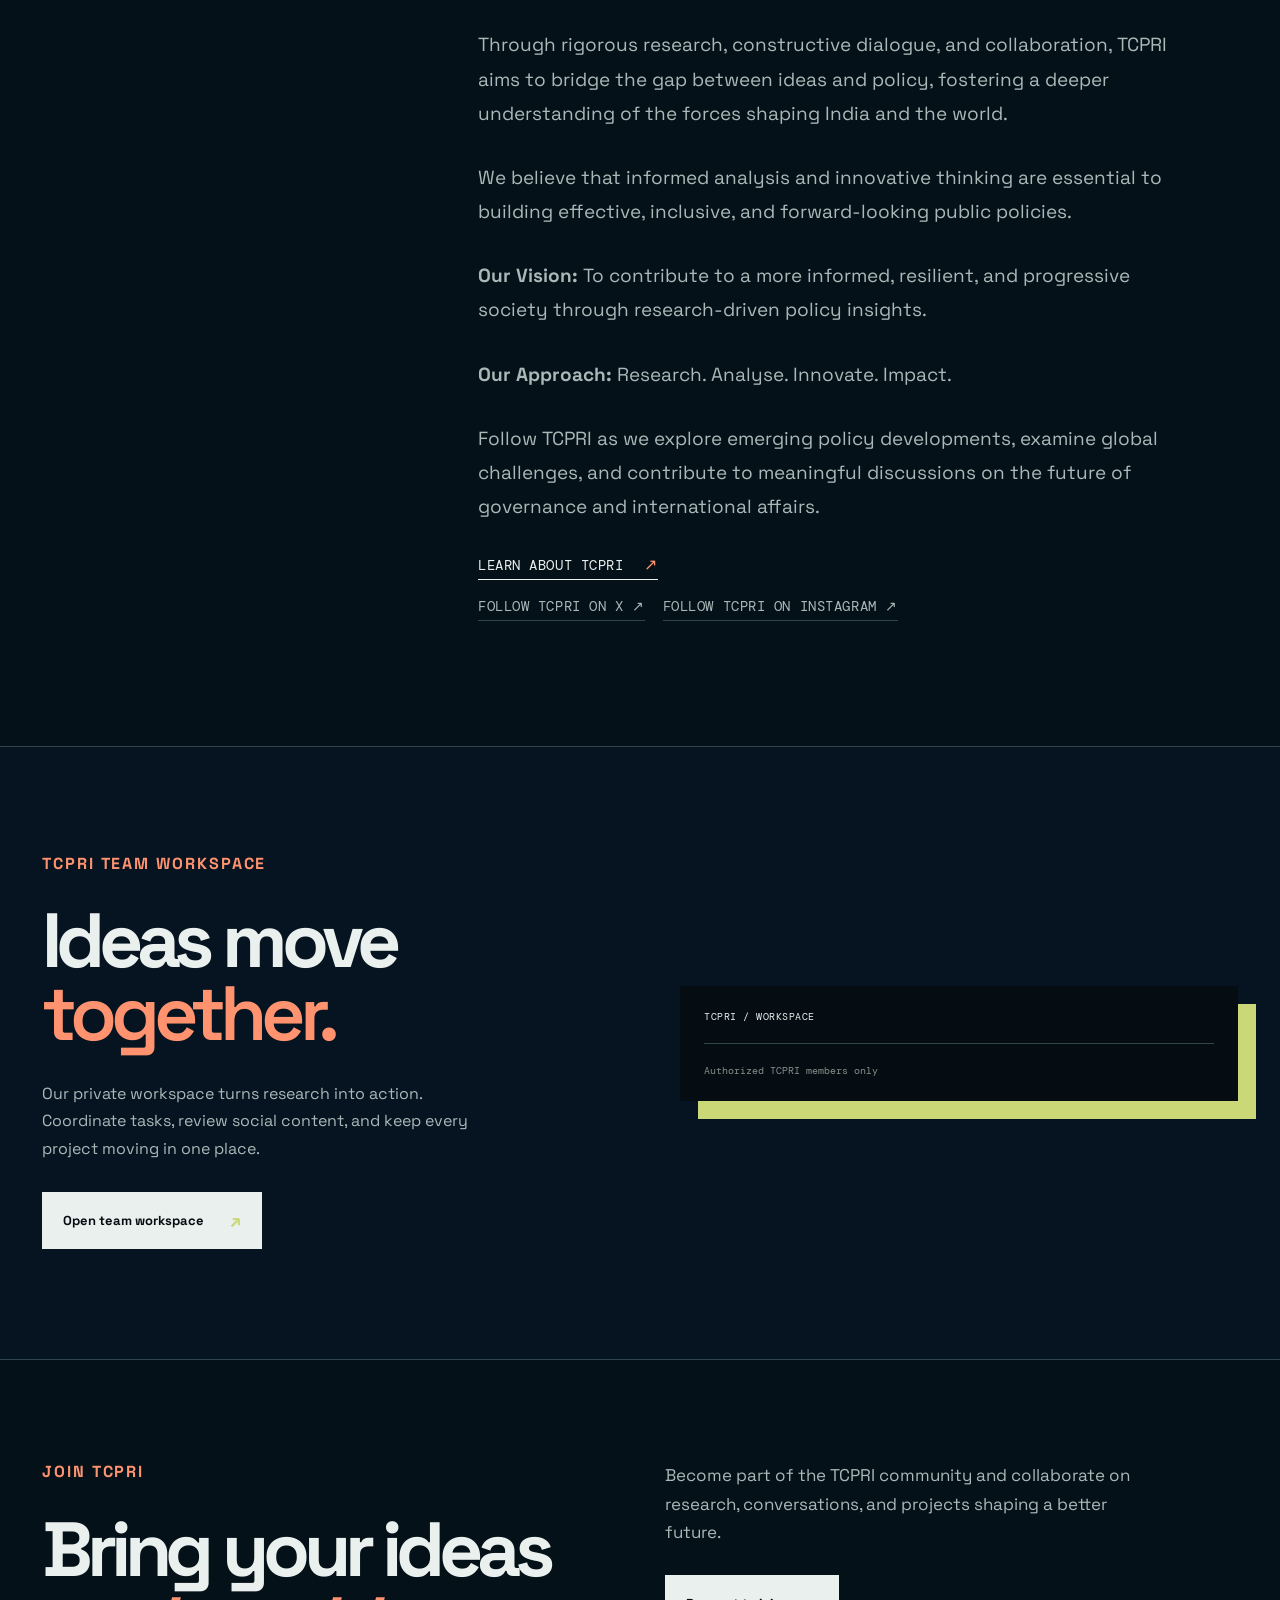
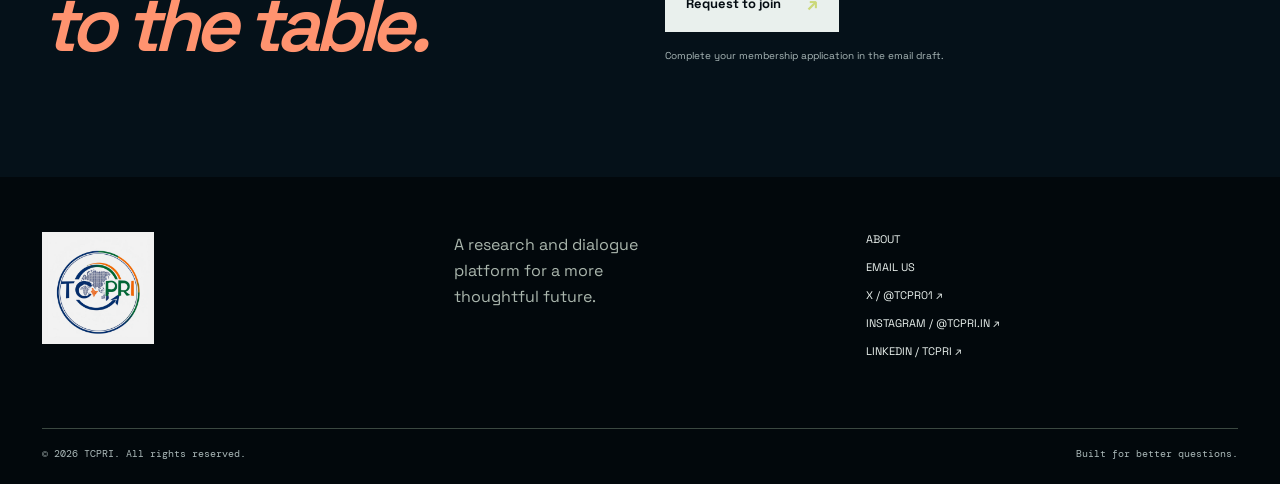
==== commit 7abec623: "Update TCPRI website content and branding Co-authored-by: Copilot <223556219+Copilot@users.noreply.g" ====
--- a/website/index.html
+++ b/website/index.html
@@ -23,17 +23,22 @@
   <link rel="stylesheet" href="workspace-fix.css" />
   <link rel="stylesheet" href="section-labels.css" />
   <link rel="stylesheet" href="footer-fix.css" />
+  <link rel="stylesheet" href="opening-animation.css" />
+  <link rel="stylesheet" href="briefing.css" />
+  <link rel="stylesheet" href="content-width.css" />
 </head>
 <body>
-  <div class="announcement">TCPRI Briefing 01 · New perspectives on technology, policy and society <span>↗</span></div>
-
+  <div class="body-background" aria-hidden="true"></div>
+  <div class="announcement" role="region" aria-label="Takshasila IAS Academy">
+    <img src="briefing-academy.webp" alt="Takshasila IAS Academy" />
+  </div>
   <header class="site-header reference-masthead">
-    <div class="masthead-top"><div class="identity-block"><a class="brand" href="#top" aria-label="TCPRI home"><img src="tcpri-logo.png" alt="TCPRI logo" /></a><div class="identity-copy"><h2>TAKSHASILA CENTRE FOR<br />POLICY RESEARCH AND INNOVATION</h2><p>INDEPENDENT POLICY RESEARCH THINK TANK</p><a href="mailto:hello@tcpri.org">hello@tcpri.org</a></div></div><div class="masthead-actions"><div class="action-row"><a class="join-button" href="http://localhost:8080/register">REQUEST TO JOIN <span>↗</span></a><a class="write-link" href="mailto:hello@tcpri.org">WRITE FOR US</a></div><div class="social-icons"><a href="https://www.instagram.com/tcpri.in" target="_blank" rel="noopener noreferrer" aria-label="TCPRI Instagram">◎</a><a href="https://x.com/TCPR01" target="_blank" rel="noopener noreferrer" aria-label="TCPRI X">𝕏</a><a href="mailto:hello@tcpri.org" aria-label="Email TCPRI">@</a></div></div></div><div class="masthead-nav"><nav class="main-nav" aria-label="Main navigation"><a class="active" href="#top">Home</a><a href="#about">About TCPRI</a><a href="#workspace">Team Workspace</a><a href="#contact">Contact</a></nav><a class="portal-link" href="http://localhost:8080/login">Sign in <span>↗</span></a><button class="menu-button" aria-label="Open menu">☰</button></div>
+    <div class="masthead-top"><div class="identity-block"><a class="brand" href="#top" aria-label="TCPRI home"><img src="tcpri-logo-new.png" alt="TCPRI logo" /></a><div class="identity-copy"><h2>TAKSHASILA CENTRE FOR<br />POLICY RESEARCH AND INNOVATION</h2><p>INDEPENDENT POLICY RESEARCH THINK TANK</p><a href="mailto:tcpri.official@gmail.com">tcpri.official@gmail.com</a></div></div><div class="masthead-actions"><div class="action-row"><a class="join-button" href="https://mail.google.com/mail/?view=cm&amp;fs=1&amp;to=tcpri.official@gmail.com&amp;su=TCPRI%20Membership%20Application&amp;body=%E2%96%A1%20To%20join%20TCPRI%0A%0AName%20(required)%3A%0AAge%20(required)%3A%0APhone%20number%20(required)%3A%0AInstitution%20(required)%3A%0AAbout%20yourself%20(required)%3A%0A%0AHobby%20(optional)%3A%0AAim%20(optional)%3A" target="_blank" rel="noopener noreferrer">REQUEST TO JOIN <span>↗</span></a><a class="write-link" href="mailto:tcpri.official@gmail.com">WRITE FOR US</a></div><div class="social-icons"><a href="https://www.instagram.com/tcpri.in" target="_blank" rel="noopener noreferrer" aria-label="TCPRI Instagram">◎</a><a href="https://x.com/TCPR01" target="_blank" rel="noopener noreferrer" aria-label="TCPRI X">𝕏</a><a href="https://mail.google.com/mail/?view=cm&amp;fs=1&amp;to=tcpri.official@gmail.com&amp;su=TCPRI%20Membership%20Application&amp;body=%E2%96%A1%20To%20join%20TCPRI%0A%0AName%20(required)%3A%0AAge%20(required)%3A%0APhone%20number%20(required)%3A%0AInstitution%20(required)%3A%0AAbout%20yourself%20(required)%3A%0A%0AHobby%20(optional)%3A%0AAim%20(optional)%3A" target="_blank" rel="noopener noreferrer" aria-label="Email TCPRI about joining">@</a></div></div></div><div class="masthead-nav"><nav class="main-nav" aria-label="Main navigation"><a class="active" href="#top">Home</a><a href="#about">About TCPRI</a><a href="#workspace">Team Workspace</a><a href="#contact">Contact</a></nav><a class="portal-link" href="http://localhost:8080/login">Sign in <span>↗</span></a><button class="menu-button" aria-label="Open menu">☰</button></div>
   </header>
 
   <header class="site-header legacy-header">
     <a class="brand" href="#top" aria-label="TCPRI home">
-      <img src="tcpri-logo.png" alt="TCPRI logo" />
+      <img src="tcpri-logo-new.png" alt="TCPRI logo" />
     </a>
     <nav class="main-nav" aria-label="Main navigation">
       <a href="#about">About</a><a href="#insights">Insights</a><a href="#programs">Programs</a><a href="#workspace">Workspace</a><a href="#contact">Contact</a>
@@ -58,10 +63,10 @@
     </section>
 
     <section class="workspace shell" id="workspace"><div class="workspace-intro"><p class="section-number">04 — TCPRI TEAM WORKSPACE</p><h2>Ideas move<br /><span>together.</span></h2><p>Our private workspace turns research into action. Coordinate tasks, review social content, and keep every project moving in one place.</p><a class="button button-dark" href="http://localhost:8080/login">Open team workspace <span>↗</span></a></div><div class="workspace-panel"><div class="panel-top"><span>TCPRI / WORKSPACE</span></div><div class="panel-footer">Authorized TCPRI members only</div></div></section>
-    <section class="join-cta shell" id="contact"><div><p class="section-number">05 — JOIN TCPRI</p><h2>Bring your ideas<br /><em>to the table.</em></h2></div><div class="join-copy"><p>Become part of the TCPRI community and collaborate on research, conversations, and projects shaping a better future.</p><a class="button button-dark" href="http://localhost:8080/register">Request to join <span>↗</span></a><small>Applications are reviewed through the TCPRI Team Workspace.</small></div></section>
+    <section class="join-cta shell" id="contact"><div><p class="section-number">05 — JOIN TCPRI</p><h2>Bring your ideas<br /><em>to the table.</em></h2></div><div class="join-copy"><p>Become part of the TCPRI community and collaborate on research, conversations, and projects shaping a better future.</p><a class="button button-dark" href="https://mail.google.com/mail/?view=cm&amp;fs=1&amp;to=tcpri.official@gmail.com&amp;su=TCPRI%20Membership%20Application&amp;body=%E2%96%A1%20To%20join%20TCPRI%0A%0AName%20(required)%3A%0AAge%20(required)%3A%0APhone%20number%20(required)%3A%0AInstitution%20(required)%3A%0AAbout%20yourself%20(required)%3A%0A%0AHobby%20(optional)%3A%0AAim%20(optional)%3A" target="_blank" rel="noopener noreferrer">Request to join <span>↗</span></a><small>Complete your membership application in the email draft.</small></div></section>
   </main>
 
-  <footer class="site-footer"><div class="footer-top"><a class="brand brand-light" href="#top"><img src="tcpri-logo.png" alt="TCPRI logo" /></a><p>A research and dialogue platform for a more thoughtful future.</p><div class="footer-links"><a href="#about">About</a><a href="mailto:hello@tcpri.org">Email us</a><a href="https://x.com/TCPR01" target="_blank" rel="noopener noreferrer">X / @TCPR01 ↗</a><a href="https://www.instagram.com/tcpri.in" target="_blank" rel="noopener noreferrer">Instagram / @tcpri.in ↗</a></div></div><div class="footer-bottom"><span>© 2026 TCPRI. All rights reserved.</span><span>Built for better questions.</span></div></footer>
+  <footer class="site-footer"><div class="footer-top"><a class="brand brand-light" href="#top"><img src="tcpri-logo-new.png" alt="TCPRI logo" /></a><p>A research and dialogue platform for a more thoughtful future.</p><div class="footer-links"><a href="#about">About</a><a href="mailto:tcpri.official@gmail.com">Email us</a><a href="https://x.com/TCPR01" target="_blank" rel="noopener noreferrer">X / @TCPR01 ↗</a><a href="https://www.instagram.com/tcpri.in" target="_blank" rel="noopener noreferrer">Instagram / @tcpri.in ↗</a></div></div><div class="footer-bottom"><span>© 2026 TCPRI. All rights reserved.</span><span>Built for better questions.</span></div></footer>
   <script src="script.js"></script>
 </body>
 </html>
--- a/website/full-background.css
+++ b/website/full-background.css
@@ -1,2 +1,2 @@
-body{background-color:#061421;background-image:linear-gradient(rgba(4,16,28,.18),rgba(4,16,28,.18)),url('tcpri-hero-background.jpe');background-size:cover;background-position:center top;background-attachment:fixed}.site-header{background:rgba(244,242,236,.76)}.hero,.statement,.programs,.join-cta{background:rgba(244,242,236,.62)}.insights{background:rgba(233,228,216,.68)}.newsletter{background:rgba(244,242,236,.62)}
-@media(max-width:760px){body{background-attachment:scroll;background-position:center top}.site-header{background:rgba(244,242,236,.88)}.hero,.statement,.programs,.join-cta,.insights,.newsletter{background:rgba(244,242,236,.82)}}
+body{position:relative;isolation:isolate;background-color:#061421}.body-background{display:none}.site-header{background:rgba(244,242,236,.76)}.hero,.statement,.programs,.join-cta{background:rgba(244,242,236,.62)}.insights{background:rgba(233,228,216,.68)}.newsletter{background:rgba(244,242,236,.62)}
+@media(max-width:760px){.body-background{position:absolute}.site-header{background:rgba(244,242,236,.88)}.hero,.statement,.programs,.join-cta,.insights,.newsletter{background:rgba(244,242,236,.82)}}
--- a/website/dark-theme.css
+++ b/website/dark-theme.css
@@ -1 +1 @@
-:root{--ink:#e9f0ed;--muted:#aab8b8;--paper:#08131b;--cream:#10232d;--line:#30444d;--coral:#ff936f;--lime:#cbd878;--dark:#050d13;--serif:'Space Grotesk',Arial,sans-serif;--sans:'Space Grotesk',Arial,sans-serif}body{color:var(--ink);font-family:var(--sans)}h1,h2,h3,h4,p,a,button,input{font-family:var(--sans)}.announcement{background:#02080c;color:#d8e4df}.site-header{background:rgba(5,14,21,.88);border-color:var(--line)}.main-nav,.portal-link,.menu-button{color:var(--ink)}.portal-link{border-color:var(--line)}.hero,.statement,.programs,.join-cta,.newsletter{background:rgba(5,17,25,.74)}.insights{background:rgba(10,28,38,.78)}.hero-text,.statement div p:not(.section-number),.feature-card p,.heading-note,.workspace-intro>p:not(.section-number),.join-copy p{color:var(--muted)}.card-meta{border-color:var(--line);color:var(--muted)}.story,.panel-list,.panel-top{border-color:var(--line)}.button-dark{background:var(--ink);color:var(--dark)}.text-link,.arrow-link{border-color:var(--ink)}.social-actions a,.about-socials a{color:var(--muted);border-color:var(--line)}.site-footer{background:#02080c}.visual-coral{background:#bd594c}.program-dark{background:#061017}.program-accent{background:#b95a4c}.instagram-mark{border-color:var(--ink)}.input-row{border-color:var(--ink)}.input-row input{color:var(--ink)}.join-copy small,.signup-form small{color:var(--muted)}
+:root{--ink:#e9f0ed;--muted:#aab8b8;--paper:#08131b;--cream:#10232d;--line:#30444d;--coral:#ff936f;--lime:#cbd878;--dark:#050d13;--serif:'Space Grotesk',Arial,sans-serif;--sans:'Space Grotesk',Arial,sans-serif}body{color:var(--ink);font-family:var(--sans)}h1,h2,h3,h4,p,a,button,input{font-family:var(--sans)}.announcement{background:#02080c;color:#d8e4df}.site-header{background:#050e15;border-color:var(--line)}.main-nav,.portal-link,.menu-button{color:var(--ink)}.portal-link{border-color:var(--line)}.hero,.statement,.programs,.join-cta,.newsletter{background:#051119}.insights{background:#0a1c26}.hero-text,.statement div p:not(.section-number),.feature-card p,.heading-note,.workspace-intro>p:not(.section-number),.join-copy p{color:var(--muted)}.card-meta{border-color:var(--line);color:var(--muted)}.story,.panel-list,.panel-top{border-color:var(--line)}.button-dark{background:var(--ink);color:var(--dark)}.text-link,.arrow-link{border-color:var(--ink)}.social-actions a,.about-socials a{color:var(--muted);border-color:var(--line)}.site-footer{background:#02080c}.visual-coral{background:#bd594c}.program-dark{background:#061017}.program-accent{background:#b95a4c}.instagram-mark{border-color:var(--ink)}.input-row{border-color:var(--ink)}.input-row input{color:var(--ink)}.join-copy small,.signup-form small{color:var(--muted)}
--- a/website/opening-animation.css
+++ b/website/opening-animation.css
@@ -0,0 +1,39 @@
+@keyframes tcp-ri-enter {
+  from {
+    opacity: 0;
+    transform: translateY(16px);
+  }
+  to {
+    opacity: 1;
+    transform: translateY(0);
+  }
+}
+
+.announcement,
+.identity-block,
+.masthead-actions,
+.masthead-nav,
+.hero-copy > .eyebrow,
+.hero-copy > h1,
+.hero-copy > .hero-text,
+.hero-copy > .hero-actions {
+  animation: tcp-ri-enter 650ms cubic-bezier(.2, .7, .2, 1) both;
+}
+
+.identity-block { animation-delay: 80ms; }
+.masthead-actions { animation-delay: 150ms; }
+.masthead-nav { animation-delay: 220ms; }
+.hero-copy > .eyebrow { animation-delay: 300ms; }
+.hero-copy > h1 { animation-delay: 400ms; }
+.hero-copy > .hero-text { animation-delay: 500ms; }
+.hero-copy > .hero-actions { animation-delay: 600ms; }
+
+@media (prefers-reduced-motion: reduce) {
+  *,
+  *::before,
+  *::after {
+    animation-duration: 0.01ms !important;
+    animation-delay: 0ms !important;
+    scroll-behavior: auto !important;
+  }
+}
--- a/website/briefing.css
+++ b/website/briefing.css
@@ -0,0 +1,27 @@
+.announcement {
+  display: flex;
+  height: 84px;
+  align-items: center;
+  justify-content: center;
+  overflow: hidden;
+  padding: 0 16px;
+  background: #f4f2ec;
+}
+
+.announcement img {
+  display: block;
+  width: min(420px, 100%);
+  height: 72px;
+  object-fit: cover;
+  object-position: center 42%;
+}
+
+@media (max-width: 760px) {
+  .announcement {
+    height: 72px;
+  }
+
+  .announcement img {
+    height: 60px;
+  }
+}
--- a/website/content-width.css
+++ b/website/content-width.css
@@ -0,0 +1,30 @@
+.shell {
+  max-width: 1440px;
+}
+
+.masthead-top,
+.masthead-nav,
+.insights > *,
+.footer-top,
+.footer-bottom {
+  max-width: 1356px;
+}
+
+.statement > div {
+  max-width: 760px;
+  margin-left: auto;
+}
+
+.statement h2 {
+  font-size: clamp(42px, 5vw, 76px);
+}
+
+.statement div p:not(.section-number) {
+  max-width: 720px;
+  font-size: clamp(19px, 1.4vw, 22px);
+}
+
+.statement .text-link,
+.statement .about-socials a {
+  font-size: 14px;
+}
